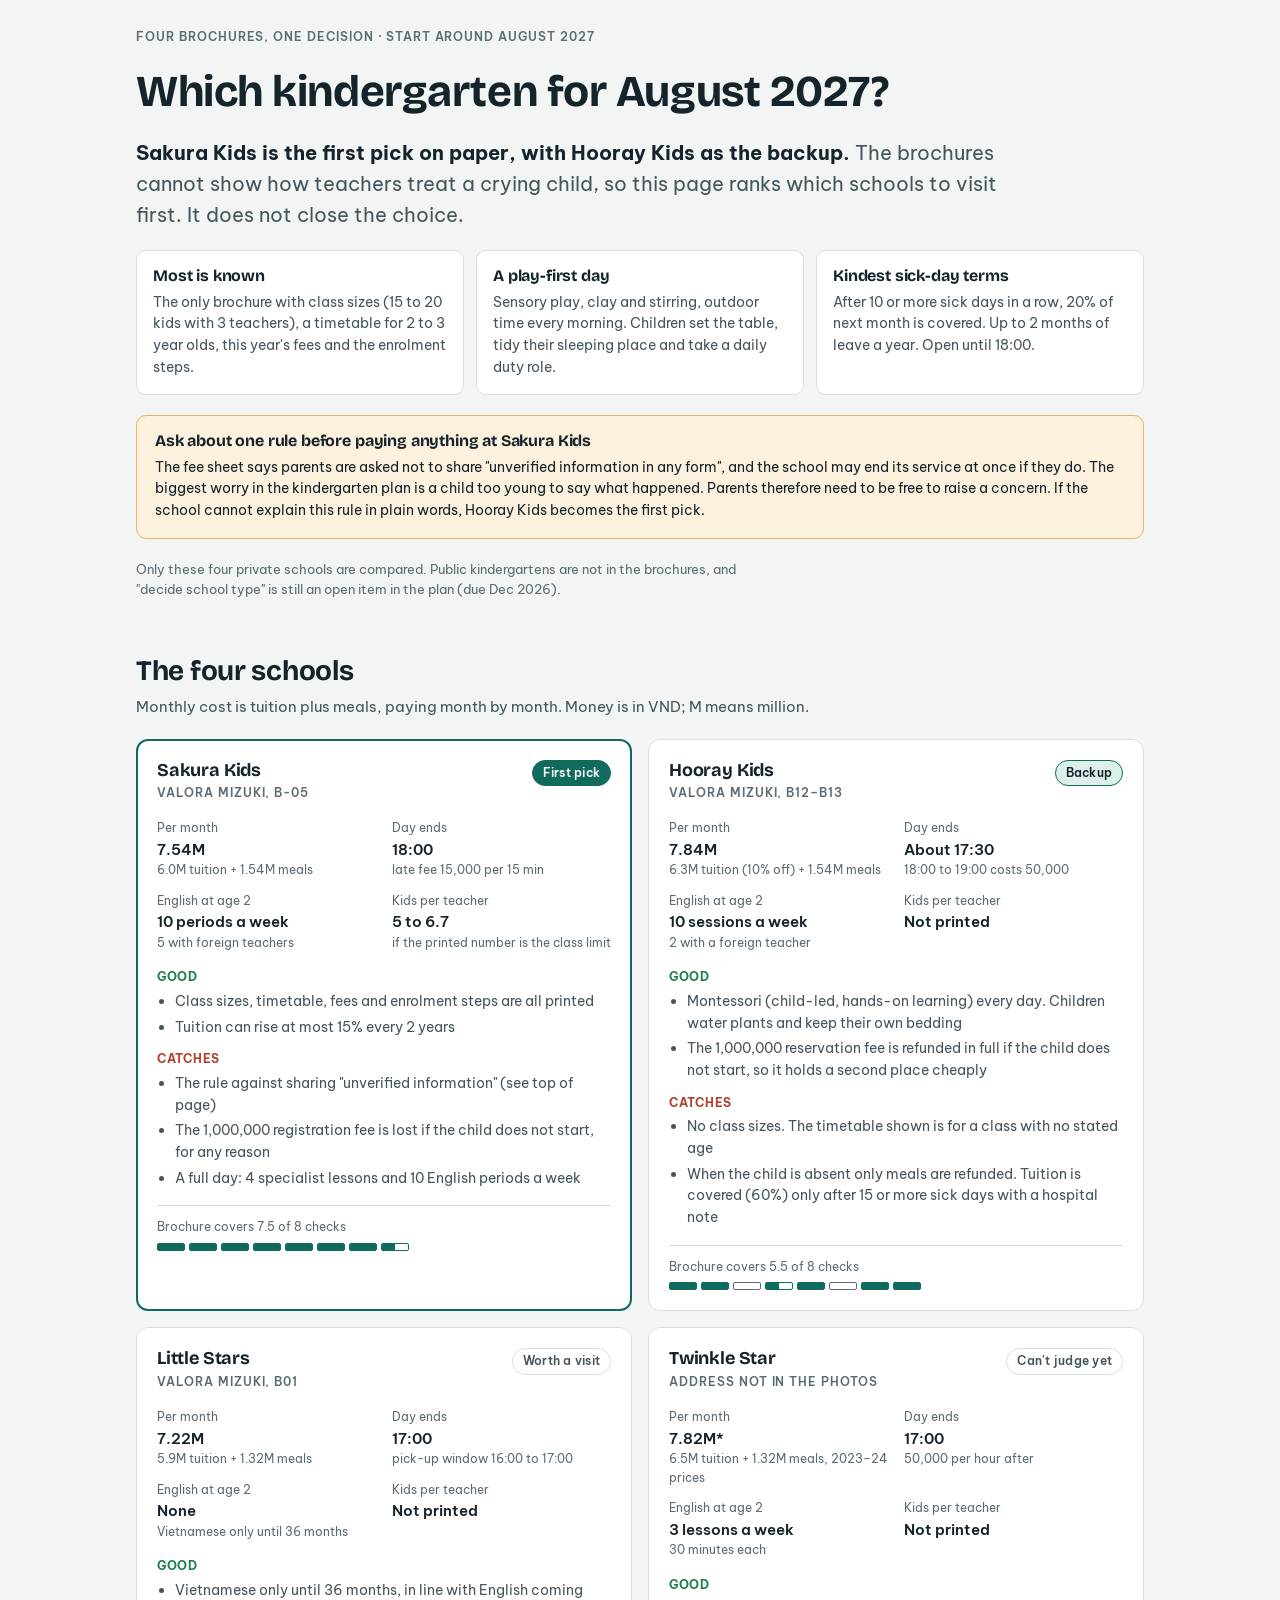
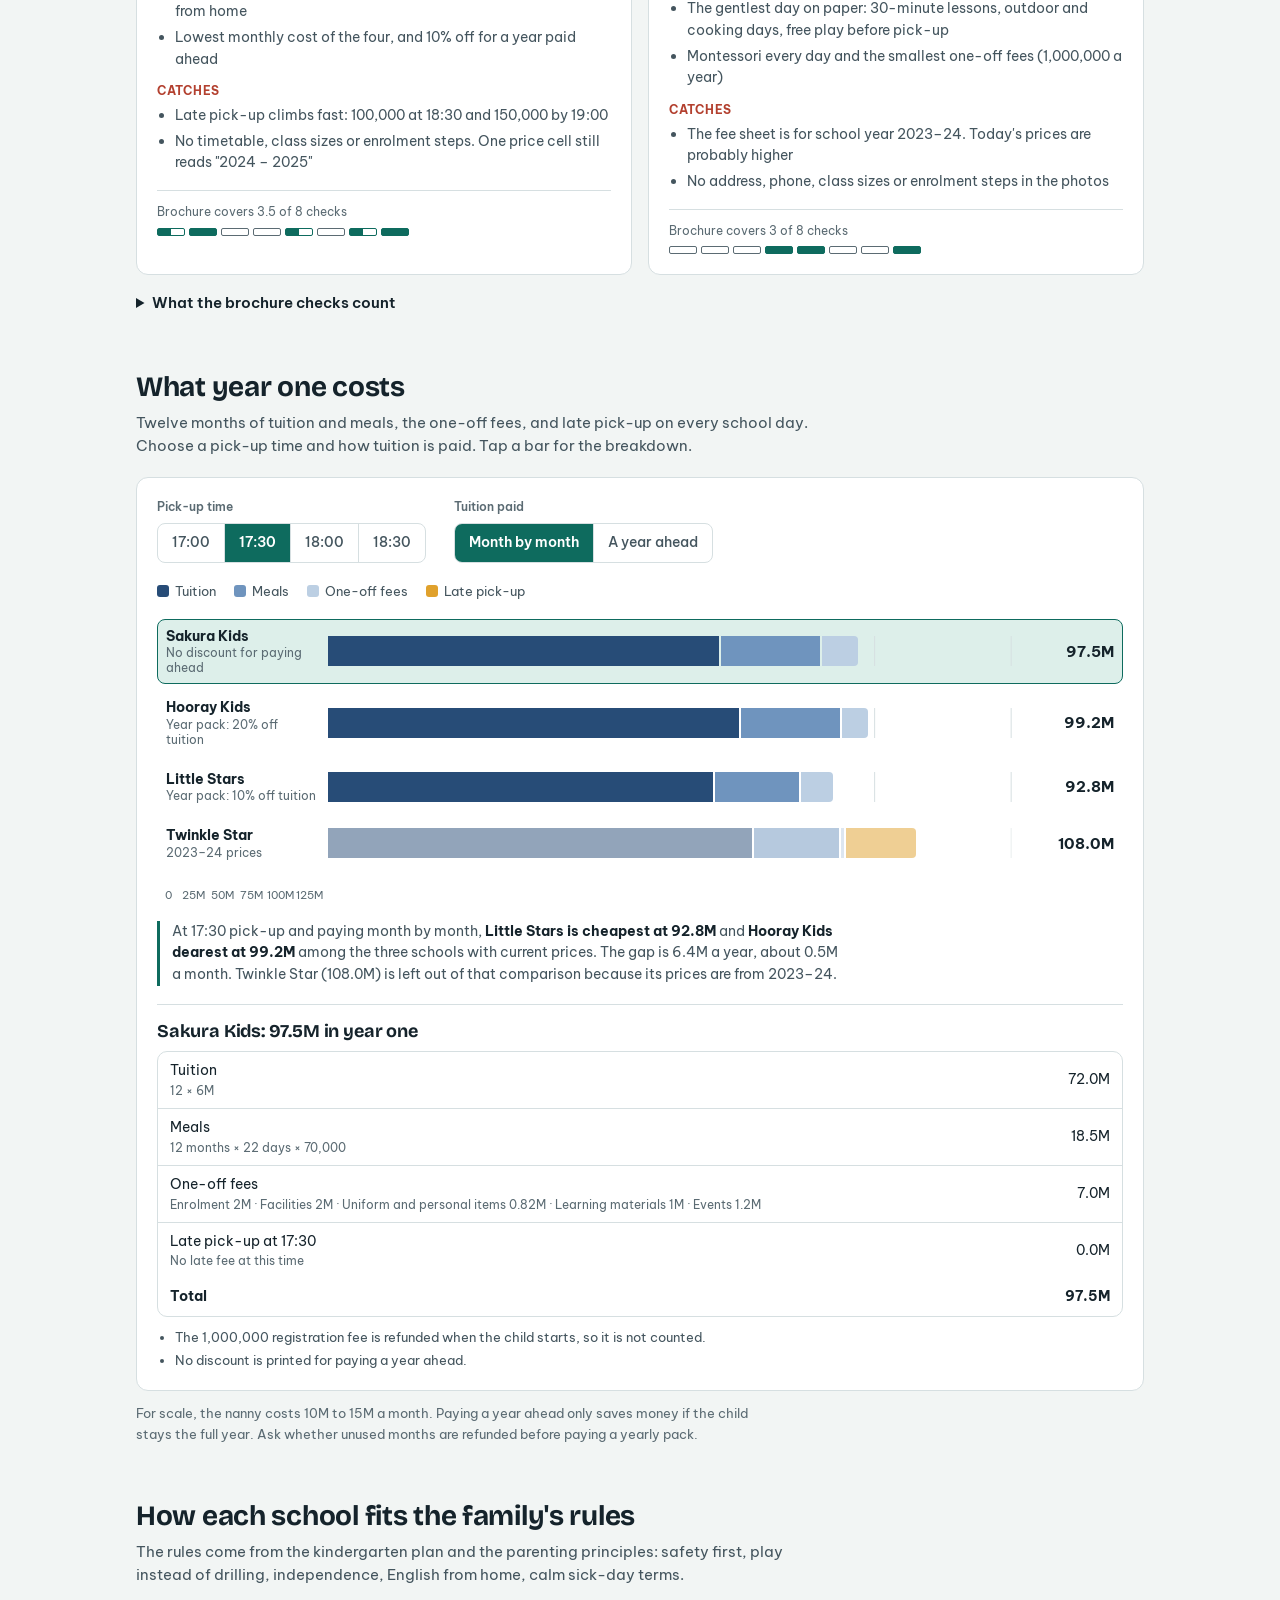
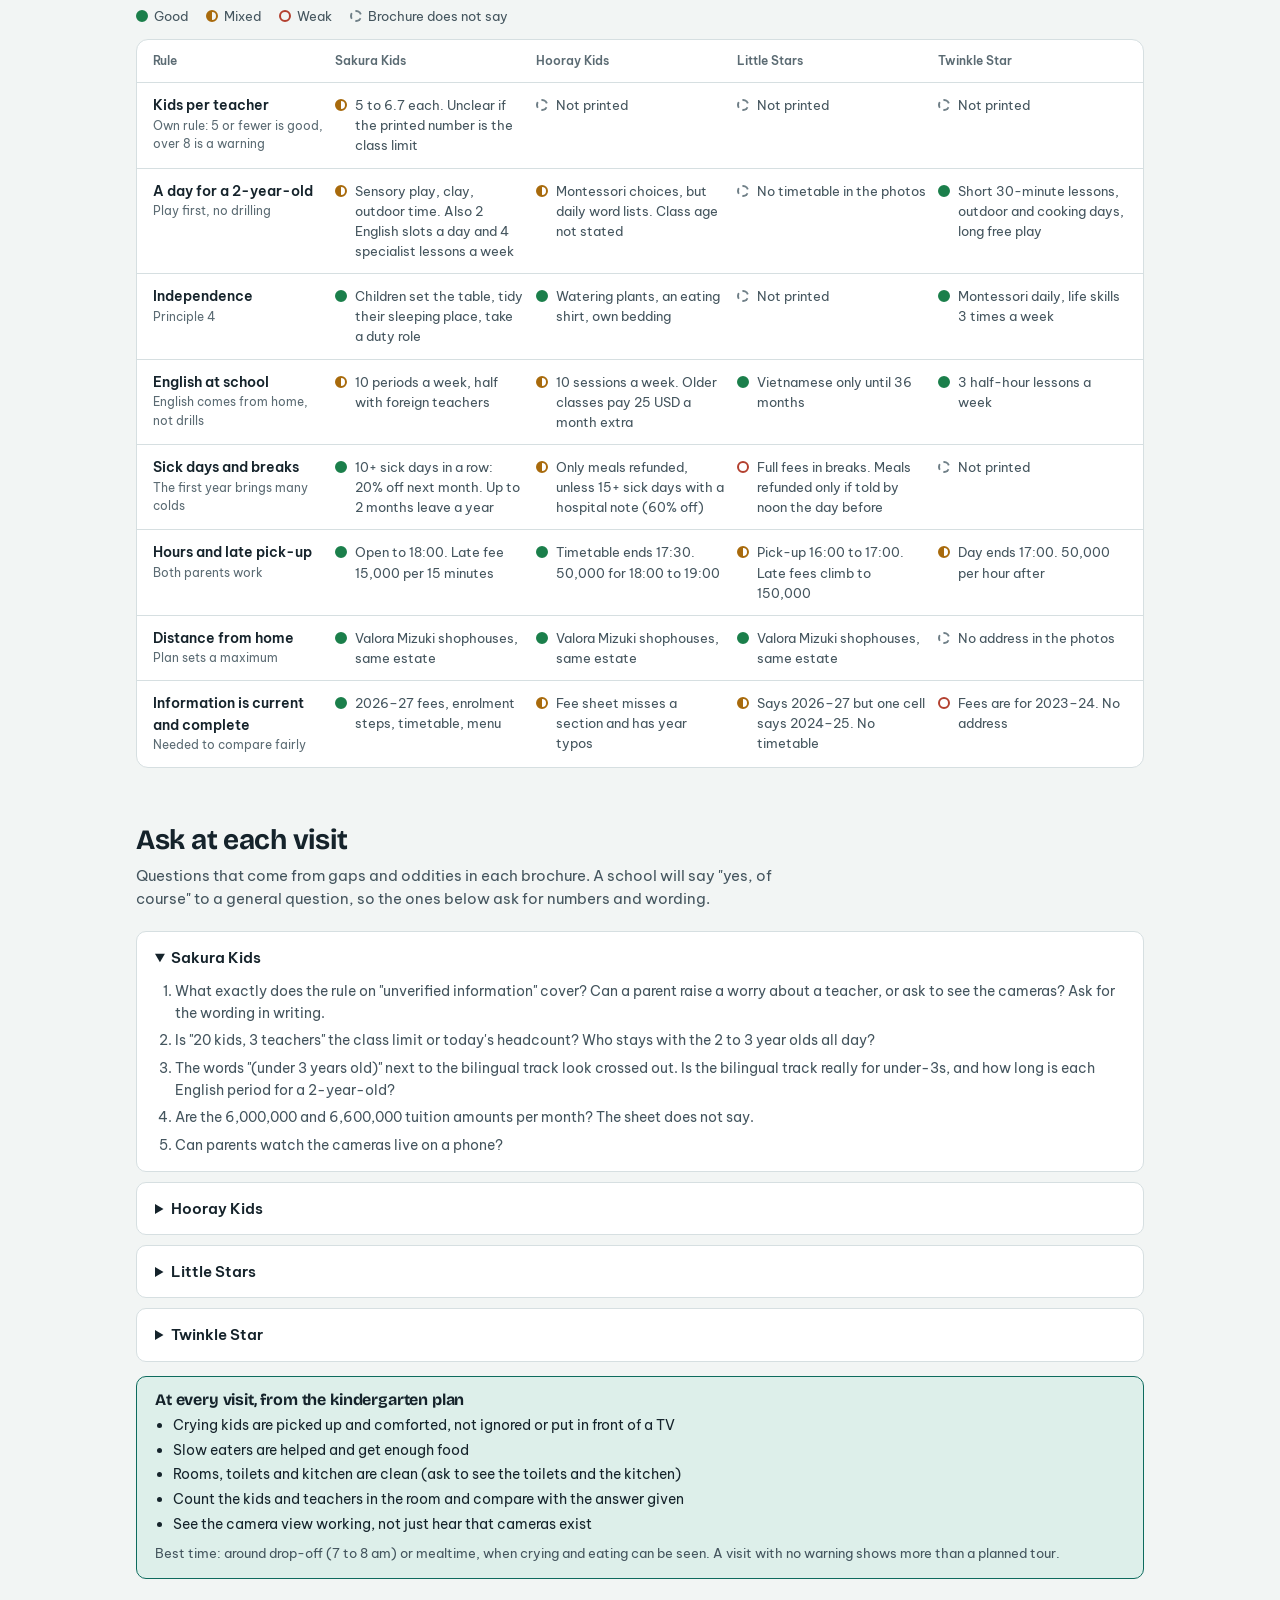
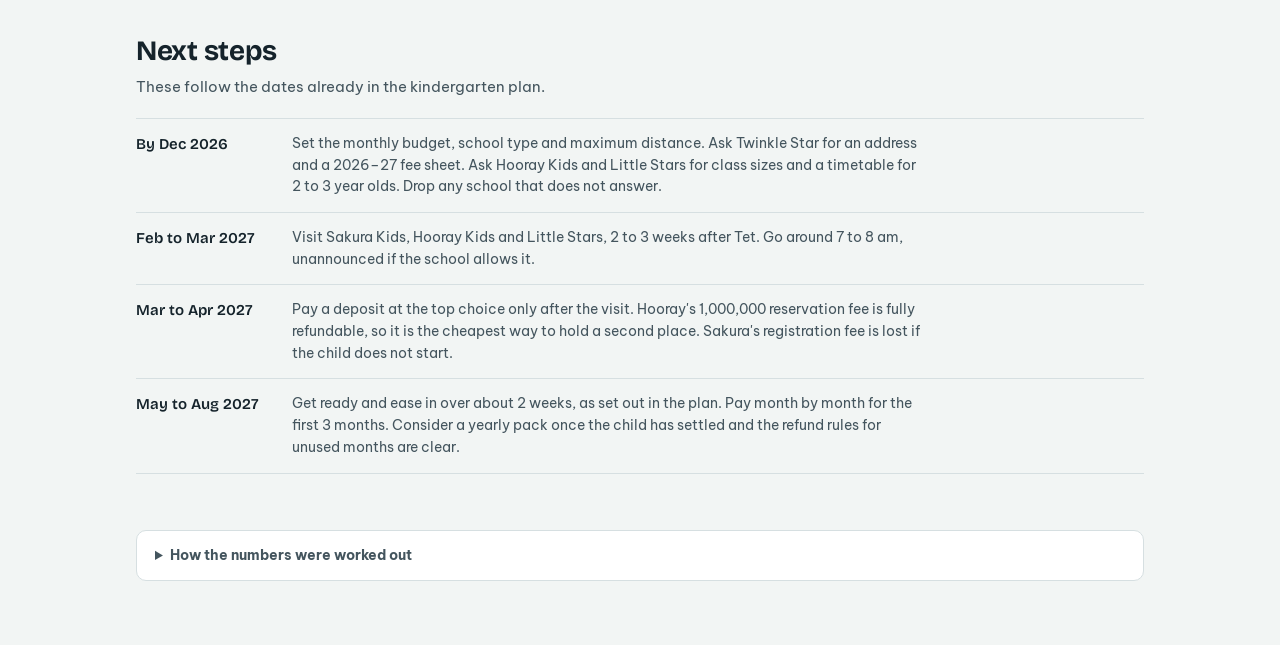
==== parenting/stages/stage_2_toddler/kindergarten_pick.html @ 0a80a617 "Add kindergarten pick page, brochures, and images Co-Authored-By: Claude Sonnet 5.5 <noreply@anthrop" ====
<!doctype html>
<html lang="en">
<head>
<meta charset="utf-8">
<meta name="viewport" content="width=device-width, initial-scale=1, viewport-fit=cover">
<title>Kindergarten Pick 2027</title>
<link rel="preconnect" href="https://fonts.googleapis.com">
<link rel="preconnect" href="https://fonts.gstatic.com" crossorigin>
<link rel="stylesheet" href="https://fonts.googleapis.com/css2?family=Bricolage+Grotesque:wght@600;700&family=Be+Vietnam+Pro:wght@400;500;600&display=swap">
<style>
/* Layout: one column up to 1040px. Answer first, then four school cards (2x2), one interactive cost chart, a fit grid, visit questions, a short timeline. */
:root {
  --bg: #F2F5F4;
  --surface: #FFFFFF;
  --ink: #15232B;
  --ink-2: #44555E;
  --muted: #5B6B73;
  --line: #D6DFE1;
  --accent: #0E6B5E;
  --on-accent: #FFFFFF;
  --accent-soft: #DDEFEA;
  --caution-bg: #FBF1DC;
  --caution-line: #E3B861;
  --good: #1B7F4B;
  --mid: #A86A0C;
  --bad: #B3402F;
  --unk: #6F7F87;
  --c-tuition: #274C77;
  --c-meals: #6F94BE;
  --c-oneoff: #BCCFE3;
  --c-late: #E0A12C;
  --font-display: 'Bricolage Grotesque', 'Be Vietnam Pro', system-ui, sans-serif;
  --font-body: 'Be Vietnam Pro', system-ui, -apple-system, 'Segoe UI', sans-serif;
}
@media (prefers-color-scheme: dark) {
  :root:not([data-theme="light"]) {
    --bg: #0E181D; --surface: #15242B; --ink: #E6EEF0; --ink-2: #B3C3C9; --muted: #93A5AD;
    --line: #28393F; --accent: #4FC3AE; --on-accent: #0A1A18; --accent-soft: #13352F;
    --caution-bg: #2B2410; --caution-line: #8C6A1F;
    --good: #4CC38A; --mid: #E3AE45; --bad: #F08A76; --unk: #93A5AD;
    --c-tuition: #7BA3D6; --c-meals: #4F76A8; --c-oneoff: #34506F; --c-late: #E3AE45;
    color-scheme: dark;
  }
}
:root[data-theme="dark"] {
  --bg: #0E181D; --surface: #15242B; --ink: #E6EEF0; --ink-2: #B3C3C9; --muted: #93A5AD;
  --line: #28393F; --accent: #4FC3AE; --on-accent: #0A1A18; --accent-soft: #13352F;
  --caution-bg: #2B2410; --caution-line: #8C6A1F;
  --good: #4CC38A; --mid: #E3AE45; --bad: #F08A76; --unk: #93A5AD;
  --c-tuition: #7BA3D6; --c-meals: #4F76A8; --c-oneoff: #34506F; --c-late: #E3AE45;
  color-scheme: dark;
}

* { box-sizing: border-box; }
body { background: var(--bg); color: var(--ink); font-family: var(--font-body); font-size: 15px; line-height: 1.55; }
.wrap { max-width: 1040px; margin: 0 auto; padding-block: 28px 64px; padding-left: max(16px, env(safe-area-inset-left, 0px)); padding-right: max(16px, env(safe-area-inset-right, 0px)); display: flex; flex-direction: column; gap: 56px; }
h1, h2, h3 { font-family: var(--font-display); font-weight: 700; line-height: 1.15; margin: 0; text-wrap: balance; letter-spacing: -0.01em; }
h1 { font-size: clamp(28px, 5vw, 44px); }
h2 { font-size: clamp(22px, 3.2vw, 28px); }
h3 { font-size: 18px; }
p { margin: 0; }
.eyebrow { font-size: 12px; letter-spacing: 0.08em; text-transform: uppercase; color: var(--muted); font-weight: 600; }
.sub { color: var(--ink-2); max-width: 68ch; }
.sec-head { display: flex; flex-direction: column; gap: 8px; margin-bottom: 20px; }
.sr { position: absolute; width: 1px; height: 1px; overflow: hidden; clip: rect(0 0 0 0); white-space: nowrap; }
:focus-visible { outline: 3px solid var(--accent); outline-offset: 2px; }
.num { font-variant-numeric: tabular-nums; }

/* Answer */
.answer { display: flex; flex-direction: column; gap: 20px; }
.lede { font-size: clamp(17px, 2.2vw, 20px); max-width: 62ch; color: var(--ink-2); }
.lede b { color: var(--ink); }
.reasons { display: grid; grid-template-columns: repeat(3, minmax(0, 1fr)); gap: 12px; }
.reason { background: var(--surface); border: 1px solid var(--line); border-radius: 10px; padding: 16px; display: flex; flex-direction: column; gap: 6px; min-width: 0; }
.reason h3 { font-size: 16px; }
.reason p { color: var(--ink-2); font-size: 14px; }
.caution { background: var(--caution-bg); border: 1px solid var(--caution-line); border-radius: 10px; padding: 16px 18px; display: flex; flex-direction: column; gap: 6px; }
.caution h3 { font-size: 16px; }
.caution p { font-size: 14px; }
.scope { font-size: 13px; color: var(--muted); max-width: 72ch; }

/* Cards */
.cards { display: grid; grid-template-columns: repeat(2, minmax(0, 1fr)); gap: 16px; }
.card { background: var(--surface); border: 1px solid var(--line); border-radius: 12px; padding: 20px; display: flex; flex-direction: column; gap: 16px; min-width: 0; }
.card.first { border-color: var(--accent); border-width: 2px; padding: 19px; }
.card-top { display: flex; justify-content: space-between; align-items: flex-start; gap: 12px; flex-wrap: wrap; }
.pill { font-size: 12px; font-weight: 600; letter-spacing: 0.02em; padding: 3px 10px; border-radius: 999px; border: 1px solid var(--line); color: var(--ink-2); white-space: nowrap; }
.pill.p1 { background: var(--accent); color: var(--on-accent); border-color: var(--accent); }
.pill.p2 { background: var(--accent-soft); color: var(--ink); border-color: var(--accent); }
.facts { display: grid; grid-template-columns: 1fr 1fr; gap: 12px 16px; margin: 0; }
.facts div { min-width: 0; }
.facts dt { font-size: 12px; color: var(--muted); }
.facts dd { margin: 0; font-weight: 600; font-size: 15px; }
.facts dd small { display: block; font-weight: 400; color: var(--muted); font-size: 12px; }
.lists { display: grid; gap: 12px; }
.lists h4 { margin: 0 0 4px; font-size: 12px; letter-spacing: 0.06em; text-transform: uppercase; }
.lists h4.g { color: var(--good); }
.lists h4.c { color: var(--bad); }
.lists ul { margin: 0; padding-left: 18px; display: flex; flex-direction: column; gap: 4px; font-size: 14px; color: var(--ink-2); }
.know { display: flex; flex-direction: column; gap: 6px; padding-top: 12px; border-top: 1px solid var(--line); }
.know-label { font-size: 12px; color: var(--muted); }
.pips { display: flex; gap: 4px; }
.pip { width: 100%; max-width: 28px; height: 8px; border-radius: 2px; border: 1px solid var(--muted); background: transparent; }
.pip.full { background: var(--accent); border-color: var(--accent); }
.pip.half { background: linear-gradient(90deg, var(--accent) 50%, transparent 50%); border-color: var(--accent); }
.checks { margin-top: 16px; }
.checks summary, .q summary { cursor: pointer; font-weight: 600; }
.tablewrap { overflow-x: auto; margin-top: 12px; border: 1px solid var(--line); border-radius: 10px; background: var(--surface); }
table { border-collapse: collapse; width: 100%; min-width: 560px; font-size: 14px; }
th, td { text-align: left; padding: 8px 12px; border-bottom: 1px solid var(--line); }
tr:last-child th, tr:last-child td { border-bottom: 0; }
thead th { font-size: 12px; color: var(--muted); font-weight: 600; }
td.yes { color: var(--good); font-weight: 600; }
td.part { color: var(--mid); font-weight: 600; }
td.no { color: var(--bad); font-weight: 600; }

/* Cost chart */
.panel { background: var(--surface); border: 1px solid var(--line); border-radius: 12px; padding: 20px; display: flex; flex-direction: column; gap: 18px; }
.controls { display: flex; flex-wrap: wrap; gap: 16px 28px; }
fieldset { border: 0; margin: 0; padding: 0; min-width: 0; }
legend { font-size: 12px; color: var(--muted); font-weight: 600; padding: 0; margin-bottom: 6px; }
.seg-ctl { display: inline-flex; border: 1px solid var(--line); border-radius: 8px; overflow: hidden; }
.seg-ctl label { position: relative; }
.seg-ctl input { position: absolute; opacity: 0; inset: 0; margin: 0; cursor: pointer; }
.seg-ctl span { display: block; padding: 8px 14px; font-size: 14px; font-weight: 500; color: var(--ink-2); border-left: 1px solid var(--line); }
.seg-ctl label:first-child span { border-left: 0; }
.seg-ctl input:checked + span { background: var(--accent); color: var(--on-accent); font-weight: 600; }
.seg-ctl input:focus-visible + span { outline: 3px solid var(--accent); outline-offset: -3px; }
.legend { display: flex; flex-wrap: wrap; gap: 6px 18px; font-size: 13px; color: var(--ink-2); }
.legend i { display: inline-block; width: 12px; height: 12px; border-radius: 3px; margin-right: 6px; vertical-align: -1px; }
.chart { display: flex; flex-direction: column; gap: 6px; }
.row { display: grid; grid-template-columns: 150px minmax(0, 1fr) 64px; align-items: center; gap: 12px; width: 100%; text-align: left; font: inherit; color: inherit; background: transparent; border: 1px solid transparent; border-radius: 8px; padding: 8px; cursor: pointer; }
.row:hover { border-color: var(--line); }
.row[aria-pressed="true"] { background: var(--accent-soft); border-color: var(--accent); }
.rlabel { display: flex; flex-direction: column; min-width: 0; line-height: 1.25; }
.rlabel b { font-size: 14px; }
.rlabel small { font-size: 12px; color: var(--muted); }
.rtotal { font-weight: 700; text-align: right; font-size: 15px; }
.track { height: 30px; display: flex; background-image: linear-gradient(to right, var(--line) 1px, transparent 1px); background-size: 19.2308% 100%; min-width: 0; }
.seg { display: block; height: 100%; flex: none; margin-right: 2px; }
.seg:last-child { margin-right: 0; border-radius: 0 4px 4px 0; }
.stale .track { opacity: 0.5; }
.axis { display: grid; grid-template-columns: 150px minmax(0, 1fr) 64px; gap: 12px; padding: 0 8px; font-size: 11px; color: var(--muted); }
.axis div { position: relative; height: 16px; }
.axis span { position: absolute; transform: translateX(-50%); }
.axis span:first-child { transform: none; }
.readout { font-size: 14px; color: var(--ink-2); border-left: 3px solid var(--accent); padding-left: 12px; max-width: 76ch; }
.readout b { color: var(--ink); }
.detail { border-top: 1px solid var(--line); padding-top: 16px; display: flex; flex-direction: column; gap: 10px; }
.detail table { min-width: 0; }
.detail td:last-child, .detail th:last-child { text-align: right; white-space: nowrap; }
.detail td small { color: var(--muted); display: block; }
.detail tfoot td { font-weight: 700; }
.notes { margin: 0; padding-left: 18px; font-size: 13px; color: var(--ink-2); display: flex; flex-direction: column; gap: 3px; }

/* Fit grid */
.fit { background: var(--surface); border: 1px solid var(--line); border-radius: 12px; overflow: hidden; }
.fit-head, .fit-row { display: grid; grid-template-columns: minmax(150px, 0.9fr) repeat(4, minmax(0, 1fr)); gap: 0 12px; padding: 12px 16px; }
.fit-head { font-size: 12px; font-weight: 600; color: var(--muted); border-bottom: 1px solid var(--line); }
.fit-row { border-bottom: 1px solid var(--line); align-items: start; }
.fit-row:last-child { border-bottom: 0; }
.crit { font-weight: 600; font-size: 14px; }
.crit small { display: block; font-weight: 400; color: var(--muted); font-size: 12px; }
.cell { display: flex; gap: 8px; font-size: 13px; color: var(--ink-2); min-width: 0; }
.cell .t { min-width: 0; }
.cell::before { content: attr(data-s); display: none; }
.dot { flex: none; width: 12px; height: 12px; margin-top: 4px; border-radius: 50%; border: 2px solid var(--unk); }
.good .dot { background: var(--good); border-color: var(--good); }
.mid .dot { border-color: var(--mid); background: linear-gradient(90deg, var(--mid) 50%, transparent 50%); }
.bad .dot { border-color: var(--bad); background: transparent; }
.unk .dot { border-style: dashed; border-color: var(--unk); background: transparent; }
.dots-legend { display: flex; flex-wrap: wrap; gap: 6px 18px; font-size: 13px; color: var(--ink-2); margin-bottom: 12px; }
.dots-legend span { display: inline-flex; gap: 6px; align-items: center; }
.dots-legend .dot { margin-top: 0; }

/* Questions */
.q-list { display: flex; flex-direction: column; gap: 10px; }
.q { background: var(--surface); border: 1px solid var(--line); border-radius: 10px; padding: 14px 18px; }
.q ol { margin: 12px 0 0; padding-left: 20px; display: flex; flex-direction: column; gap: 6px; color: var(--ink-2); font-size: 14px; }
.everywhere { margin-top: 14px; background: var(--accent-soft); border: 1px solid var(--accent); border-radius: 10px; padding: 14px 18px; }
.everywhere h3 { font-size: 16px; margin-bottom: 6px; }
.everywhere ul { margin: 0; padding-left: 18px; font-size: 14px; display: flex; flex-direction: column; gap: 3px; }

/* Timeline */
.timeline { list-style: none; margin: 0; padding: 0; display: flex; flex-direction: column; }
.timeline li { display: grid; grid-template-columns: 140px minmax(0, 1fr); gap: 16px; padding: 14px 0; border-top: 1px solid var(--line); }
.timeline li:last-child { border-bottom: 1px solid var(--line); }
.when { font-weight: 600; font-family: var(--font-display); }
.timeline p { color: var(--ink-2); font-size: 14px; max-width: 70ch; }
.foot details { background: var(--surface); border: 1px solid var(--line); border-radius: 10px; padding: 14px 18px; font-size: 14px; color: var(--ink-2); }
.foot ul { padding-left: 18px; display: flex; flex-direction: column; gap: 4px; margin: 10px 0 0; }

@media (max-width: 860px) {
  .reasons { grid-template-columns: 1fr; }
  .cards { grid-template-columns: 1fr; }
}
@media (max-width: 720px) {
  .fit-head { display: none; }
  .fit-row { grid-template-columns: 1fr; gap: 10px; }
  .cell::before { display: block; flex: none; width: 82px; font-weight: 600; color: var(--ink); }
  .cell .dot { order: 0; }
  .cell { align-items: flex-start; }
  .timeline li { grid-template-columns: 1fr; gap: 4px; }
}
@media (max-width: 560px) {
  .wrap { gap: 44px; }
  .row { grid-template-columns: minmax(0, 1fr) 60px; grid-template-areas: "label total" "track track"; row-gap: 6px; }
  .rlabel { grid-area: label; }
  .rtotal { grid-area: total; }
  .track { grid-area: track; }
  .axis { grid-template-columns: minmax(0, 1fr); }
  .axis > :first-child, .axis > :last-child { display: none; }
  .panel { padding: 16px; }
  .card { padding: 16px; }
  .card.first { padding: 15px; }
  .facts { grid-template-columns: 1fr 1fr; }
}
@media (prefers-reduced-motion: no-preference) {
  .seg { transition: width .25s ease; }
}
</style>
<style>
body { margin: 0; }
img { max-width: 100%; }
[hidden] { display: none !important; }
</style>
</head>
<body>
<div class="wrap">

  <header class="answer">
    <p class="eyebrow">Four brochures, one decision · start around August 2027</p>
    <h1>Which kindergarten for August 2027?</h1>
    <p class="lede"><b>Sakura Kids is the first pick on paper, with Hooray Kids as the backup.</b> The brochures cannot show how teachers treat a crying child, so this page ranks which schools to visit first. It does not close the choice.</p>

    <div class="reasons">
      <div class="reason">
        <h3>Most is known</h3>
        <p>The only brochure with class sizes (15 to 20 kids with 3 teachers), a timetable for 2 to 3 year olds, this year's fees and the enrolment steps.</p>
      </div>
      <div class="reason">
        <h3>A play-first day</h3>
        <p>Sensory play, clay and stirring, outdoor time every morning. Children set the table, tidy their sleeping place and take a daily duty role.</p>
      </div>
      <div class="reason">
        <h3>Kindest sick-day terms</h3>
        <p>After 10 or more sick days in a row, 20% of next month is covered. Up to 2 months of leave a year. Open until 18:00.</p>
      </div>
    </div>

    <div class="caution">
      <h3>Ask about one rule before paying anything at Sakura Kids</h3>
      <p>The fee sheet says parents are asked not to share "unverified information in any form", and the school may end its service at once if they do. The biggest worry in the kindergarten plan is a child too young to say what happened. Parents therefore need to be free to raise a concern. If the school cannot explain this rule in plain words, Hooray Kids becomes the first pick.</p>
    </div>

    <p class="scope">Only these four private schools are compared. Public kindergartens are not in the brochures, and "decide school type" is still an open item in the plan (due Dec 2026).</p>
  </header>

  <section aria-labelledby="h-schools">
    <div class="sec-head">
      <h2 id="h-schools">The four schools</h2>
      <p class="sub">Monthly cost is tuition plus meals, paying month by month. Money is in VND; M means million.</p>
    </div>
    <div class="cards" id="cards">

      <article class="card first" data-i="0">
        <div class="card-top"><div><h3>Sakura Kids</h3><span class="eyebrow">Valora Mizuki, B-05</span></div><span class="pill p1">First pick</span></div>
        <dl class="facts">
          <div><dt>Per month</dt><dd class="num">7.54M<small>6.0M tuition + 1.54M meals</small></dd></div>
          <div><dt>Day ends</dt><dd>18:00<small>late fee 15,000 per 15 min</small></dd></div>
          <div><dt>English at age 2</dt><dd>10 periods a week<small>5 with foreign teachers</small></dd></div>
          <div><dt>Kids per teacher</dt><dd class="num">5 to 6.7<small>if the printed number is the class limit</small></dd></div>
        </dl>
        <div class="lists">
          <div><h4 class="g">Good</h4><ul>
            <li>Class sizes, timetable, fees and enrolment steps are all printed</li>
            <li>Tuition can rise at most 15% every 2 years</li>
          </ul></div>
          <div><h4 class="c">Catches</h4><ul>
            <li>The rule against sharing "unverified information" (see top of page)</li>
            <li>The 1,000,000 registration fee is lost if the child does not start, for any reason</li>
            <li>A full day: 4 specialist lessons and 10 English periods a week</li>
          </ul></div>
        </div>
        <div class="know"><span class="know-label"></span><div class="pips"></div></div>
      </article>

      <article class="card" data-i="1">
        <div class="card-top"><div><h3>Hooray Kids</h3><span class="eyebrow">Valora Mizuki, B12–B13</span></div><span class="pill p2">Backup</span></div>
        <dl class="facts">
          <div><dt>Per month</dt><dd class="num">7.84M<small>6.3M tuition (10% off) + 1.54M meals</small></dd></div>
          <div><dt>Day ends</dt><dd>About 17:30<small>18:00 to 19:00 costs 50,000</small></dd></div>
          <div><dt>English at age 2</dt><dd>10 sessions a week<small>2 with a foreign teacher</small></dd></div>
          <div><dt>Kids per teacher</dt><dd>Not printed</dd></div>
        </dl>
        <div class="lists">
          <div><h4 class="g">Good</h4><ul>
            <li>Montessori (child-led, hands-on learning) every day. Children water plants and keep their own bedding</li>
            <li>The 1,000,000 reservation fee is refunded in full if the child does not start, so it holds a second place cheaply</li>
          </ul></div>
          <div><h4 class="c">Catches</h4><ul>
            <li>No class sizes. The timetable shown is for a class with no stated age</li>
            <li>When the child is absent only meals are refunded. Tuition is covered (60%) only after 15 or more sick days with a hospital note</li>
          </ul></div>
        </div>
        <div class="know"><span class="know-label"></span><div class="pips"></div></div>
      </article>

      <article class="card" data-i="2">
        <div class="card-top"><div><h3>Little Stars</h3><span class="eyebrow">Valora Mizuki, B01</span></div><span class="pill">Worth a visit</span></div>
        <dl class="facts">
          <div><dt>Per month</dt><dd class="num">7.22M<small>5.9M tuition + 1.32M meals</small></dd></div>
          <div><dt>Day ends</dt><dd>17:00<small>pick-up window 16:00 to 17:00</small></dd></div>
          <div><dt>English at age 2</dt><dd>None<small>Vietnamese only until 36 months</small></dd></div>
          <div><dt>Kids per teacher</dt><dd>Not printed</dd></div>
        </dl>
        <div class="lists">
          <div><h4 class="g">Good</h4><ul>
            <li>Vietnamese only until 36 months, in line with English coming from home</li>
            <li>Lowest monthly cost of the four, and 10% off for a year paid ahead</li>
          </ul></div>
          <div><h4 class="c">Catches</h4><ul>
            <li>Late pick-up climbs fast: 100,000 at 18:30 and 150,000 by 19:00</li>
            <li>No timetable, class sizes or enrolment steps. One price cell still reads "2024 – 2025"</li>
          </ul></div>
        </div>
        <div class="know"><span class="know-label"></span><div class="pips"></div></div>
      </article>

      <article class="card" data-i="3">
        <div class="card-top"><div><h3>Twinkle Star</h3><span class="eyebrow">Address not in the photos</span></div><span class="pill">Can't judge yet</span></div>
        <dl class="facts">
          <div><dt>Per month</dt><dd class="num">7.82M*<small>6.5M tuition + 1.32M meals, 2023–24 prices</small></dd></div>
          <div><dt>Day ends</dt><dd>17:00<small>50,000 per hour after</small></dd></div>
          <div><dt>English at age 2</dt><dd>3 lessons a week<small>30 minutes each</small></dd></div>
          <div><dt>Kids per teacher</dt><dd>Not printed</dd></div>
        </dl>
        <div class="lists">
          <div><h4 class="g">Good</h4><ul>
            <li>The gentlest day on paper: 30-minute lessons, outdoor and cooking days, free play before pick-up</li>
            <li>Montessori every day and the smallest one-off fees (1,000,000 a year)</li>
          </ul></div>
          <div><h4 class="c">Catches</h4><ul>
            <li>The fee sheet is for school year 2023–24. Today's prices are probably higher</li>
            <li>No address, phone, class sizes or enrolment steps in the photos</li>
          </ul></div>
        </div>
        <div class="know"><span class="know-label"></span><div class="pips"></div></div>
      </article>

    </div>
    <details class="checks">
      <summary>What the brochure checks count</summary>
      <div class="tablewrap"><table id="checks-table"></table></div>
    </details>
  </section>

  <section aria-labelledby="h-cost">
    <div class="sec-head">
      <h2 id="h-cost">What year one costs</h2>
      <p class="sub">Twelve months of tuition and meals, the one-off fees, and late pick-up on every school day. Choose a pick-up time and how tuition is paid. Tap a bar for the breakdown.</p>
    </div>
    <div class="panel">
      <div class="controls">
        <fieldset>
          <legend>Pick-up time</legend>
          <div class="seg-ctl" id="ctl-pick">
            <label><input type="radio" name="pick" id="pick-1700" value="17:00"><span>17:00</span></label>
            <label><input type="radio" name="pick" id="pick-1730" value="17:30" checked><span>17:30</span></label>
            <label><input type="radio" name="pick" id="pick-1800" value="18:00"><span>18:00</span></label>
            <label><input type="radio" name="pick" id="pick-1830" value="18:30"><span>18:30</span></label>
          </div>
        </fieldset>
        <fieldset>
          <legend>Tuition paid</legend>
          <div class="seg-ctl" id="ctl-pay">
            <label><input type="radio" name="pay" id="pay-month" value="month" checked><span>Month by month</span></label>
            <label><input type="radio" name="pay" id="pay-year" value="year"><span>A year ahead</span></label>
          </div>
        </fieldset>
      </div>

      <div class="legend" aria-hidden="true">
        <span><i style="background:var(--c-tuition)"></i>Tuition</span>
        <span><i style="background:var(--c-meals)"></i>Meals</span>
        <span><i style="background:var(--c-oneoff)"></i>One-off fees</span>
        <span><i style="background:var(--c-late)"></i>Late pick-up</span>
      </div>

      <div class="chart" id="chart" role="group" aria-label="Year-one cost per school"></div>
      <div class="axis" aria-hidden="true"><span></span><div id="axis"></div><span></span></div>

      <p class="readout" id="readout" aria-live="polite"></p>

      <div class="detail" id="detail"></div>
    </div>
    <p class="scope" style="margin-top:12px">For scale, the nanny costs 10M to 15M a month. Paying a year ahead only saves money if the child stays the full year. Ask whether unused months are refunded before paying a yearly pack.</p>
  </section>

  <section aria-labelledby="h-fit">
    <div class="sec-head">
      <h2 id="h-fit">How each school fits the family's rules</h2>
      <p class="sub">The rules come from the kindergarten plan and the parenting principles: safety first, play instead of drilling, independence, English from home, calm sick-day terms.</p>
    </div>
    <div class="dots-legend" aria-hidden="true">
      <span class="good"><i class="dot"></i>Good</span>
      <span class="mid"><i class="dot"></i>Mixed</span>
      <span class="bad"><i class="dot"></i>Weak</span>
      <span class="unk"><i class="dot"></i>Brochure does not say</span>
    </div>
    <div class="fit" id="fit">
      <div class="fit-head"><span>Rule</span><span>Sakura Kids</span><span>Hooray Kids</span><span>Little Stars</span><span>Twinkle Star</span></div>
    </div>
  </section>

  <section aria-labelledby="h-ask">
    <div class="sec-head">
      <h2 id="h-ask">Ask at each visit</h2>
      <p class="sub">Questions that come from gaps and oddities in each brochure. A school will say "yes, of course" to a general question, so the ones below ask for numbers and wording.</p>
    </div>
    <div class="q-list">
      <details class="q" open>
        <summary>Sakura Kids</summary>
        <ol>
          <li>What exactly does the rule on "unverified information" cover? Can a parent raise a worry about a teacher, or ask to see the cameras? Ask for the wording in writing.</li>
          <li>Is "20 kids, 3 teachers" the class limit or today's headcount? Who stays with the 2 to 3 year olds all day?</li>
          <li>The words "(under 3 years old)" next to the bilingual track look crossed out. Is the bilingual track really for under-3s, and how long is each English period for a 2-year-old?</li>
          <li>Are the 6,000,000 and 6,600,000 tuition amounts per month? The sheet does not say.</li>
          <li>Can parents watch the cameras live on a phone?</li>
        </ol>
      </details>
      <details class="q">
        <summary>Hooray Kids</summary>
        <ol>
          <li>Which class takes a 23-month-old, and what does its day look like? The timetable shown is for a class named "MON 1" with no age.</li>
          <li>How many kids and teachers are in that class?</li>
          <li>The fee sheet skips section III and has year typos. Ask for a complete 2026–27 sheet. Is the facilities fee paid at registration or in September? The two pages disagree.</li>
          <li>How is English taught to a 2-year-old? The week shown has daily word lists such as "I see..." and "I'm thirsty".</li>
          <li>What is refunded after 3 to 10 sick days?</li>
        </ol>
      </details>
      <details class="q">
        <summary>Little Stars</summary>
        <ol>
          <li>What does the day look like for 18 to 36 months, and how many kids and teachers are in the class?</li>
          <li>Is 5,900,000 the real 2026–27 tuition? One cell on the sheet still says "2024 – 2025".</li>
          <li>The facilities fee is printed as 4,000,000, and a handwritten note says 3,000,000 a year. Which one applies?</li>
          <li>What is charged from 17:01 to 17:30? The sheet is silent.</li>
          <li>What changes at 36 months, when the bilingual track starts? Does the child move to a more English day?</li>
        </ol>
      </details>
      <details class="q">
        <summary>Twinkle Star</summary>
        <ol>
          <li>Where is the school, and what is the phone number? Neither is in the photos.</li>
          <li>Ask for the 2026–27 fee sheet. The one seen is for 2023–24.</li>
          <li>Are meals (60,000 a day) inside the 6,500,000 tuition or on top? Monthly cost is 6.5M or 7.8M depending on the answer.</li>
          <li>Class size, teachers per class, camera access, sick-day rules, sibling discount.</li>
        </ol>
      </details>
    </div>
    <div class="everywhere">
      <h3>At every visit, from the kindergarten plan</h3>
      <ul>
        <li>Crying kids are picked up and comforted, not ignored or put in front of a TV</li>
        <li>Slow eaters are helped and get enough food</li>
        <li>Rooms, toilets and kitchen are clean (ask to see the toilets and the kitchen)</li>
        <li>Count the kids and teachers in the room and compare with the answer given</li>
        <li>See the camera view working, not just hear that cameras exist</li>
      </ul>
      <p style="margin-top:8px;font-size:13px;color:var(--ink-2)">Best time: around drop-off (7 to 8 am) or mealtime, when crying and eating can be seen. A visit with no warning shows more than a planned tour.</p>
    </div>
  </section>

  <section aria-labelledby="h-next">
    <div class="sec-head">
      <h2 id="h-next">Next steps</h2>
      <p class="sub">These follow the dates already in the kindergarten plan.</p>
    </div>
    <ol class="timeline">
      <li><span class="when">By Dec 2026</span><p>Set the monthly budget, school type and maximum distance. Ask Twinkle Star for an address and a 2026–27 fee sheet. Ask Hooray Kids and Little Stars for class sizes and a timetable for 2 to 3 year olds. Drop any school that does not answer.</p></li>
      <li><span class="when">Feb to Mar 2027</span><p>Visit Sakura Kids, Hooray Kids and Little Stars, 2 to 3 weeks after Tet. Go around 7 to 8 am, unannounced if the school allows it.</p></li>
      <li><span class="when">Mar to Apr 2027</span><p>Pay a deposit at the top choice only after the visit. Hooray's 1,000,000 reservation fee is fully refundable, so it is the cheapest way to hold a second place. Sakura's registration fee is lost if the child does not start.</p></li>
      <li><span class="when">May to Aug 2027</span><p>Get ready and ease in over about 2 weeks, as set out in the plan. Pay month by month for the first 3 months. Consider a yearly pack once the child has settled and the refund rules for unused months are clear.</p></li>
    </ol>
  </section>

  <section class="foot" aria-label="How the numbers were worked out">
    <details>
      <summary><b>How the numbers were worked out</b></summary>
      <ul>
        <li>12 months of tuition, 22 meal days a month. Late pick-up is counted on all 22 school days of all 12 months.</li>
        <li>One-off fees counted: Sakura Kids enrolment, facilities, uniform, learning materials and events (7.02M; the 1,000,000 registration fee is refunded when the child starts). Hooray Kids facilities, enrolment, learning materials, uniform and bedding (5.1M; the reservation fee becomes tuition). Little Stars registration, facilities and uniform (6.18M). Twinkle Star facilities only (1.0M); its sheet lists no uniform.</li>
        <li>Late pick-up: Sakura Kids 15,000 per 15 minutes after 18:00. Hooray Kids 50,000 for the 18:00 to 19:00 slot, nothing before 18:00 (the timetable ends at 17:30, so this is a guess). Little Stars free to 17:30, then 50,000 / 100,000 / 150,000 in half-hour steps. Twinkle Star 50,000 per started hour after 17:00.</li>
        <li>Twinkle Star's sheet lists meals inside the tuition box but does not say whether they are extra. Counted as extra; if they are included, subtract 15.8M.</li>
        <li>Not counted: field trips, Saturday school, extra English licence at Hooray Kids older classes (25 USD a month), price rises.</li>
        <li>Transcription items marked unclear (the ⚠️ notes in the brochure files) are listed in each school's question list above.</li>
        <li>Source: photos of the printed brochures taken in October 2026, transcribed in the kindergarten_brochures folder.</li>
      </ul>
    </details>
  </section>

</div>

<script>
/*DATA*/
const DAYS = 22, MONTHS = 12;
const SCHOOLS = [
  { id: 'sakura', name: 'Sakura Kids', note: 'No discount for paying ahead',
    tuition: 6.0, tuitionYear: 6.0, mealDay: 70,
    oneoff: [['Enrolment', 2.0], ['Facilities', 2.0], ['Uniform and personal items', 0.82], ['Learning materials', 1.0], ['Events', 1.2]],
    late: { '17:00': 0, '17:30': 0, '18:00': 0, '18:30': 30 },
    notes: ['The 1,000,000 registration fee is refunded when the child starts, so it is not counted.', 'No discount is printed for paying a year ahead.'] },
  { id: 'hooray', name: 'Hooray Kids', note: 'Year pack: 20% off tuition',
    tuition: 6.3, tuitionYear: 5.6, mealDay: 70,
    oneoff: [['Facilities', 2.0], ['Enrolment', 1.0], ['Learning materials', 1.0], ['Uniform combo', 0.6], ['Bedding combo', 0.5]],
    late: { '17:00': 0, '17:30': 0, '18:00': 0, '18:30': 50 },
    notes: ['Month by month already includes a 10% discount on 7.0M. A 12-month pack takes 20% off.', 'The 1,000,000 reservation fee becomes tuition, so it is not counted.', 'Free pick-up to 18:00 is a guess. The timetable ends at 17:30.'] },
  { id: 'little', name: 'Little Stars', note: 'Year pack: 10% off tuition',
    tuition: 5.9, tuitionYear: 5.31, mealDay: 60,
    oneoff: [['Registration', 1.0], ['Facilities', 4.0], ['Uniform combo', 1.18]],
    late: { '17:00': 0, '17:30': 0, '18:00': 50, '18:30': 100 },
    notes: ['A handwritten note on the brochure says the facilities fee is 3,000,000. The printed fee (4,000,000) is counted.', 'Pick-up is free to 17:30, then 50,000 until 18:00 and 100,000 until 18:30.'] },
  { id: 'twinkle', name: 'Twinkle Star', note: '2023–24 prices', stale: true,
    tuition: 6.5, tuitionYear: 5.2, mealDay: 60,
    oneoff: [['Facilities', 1.0]],
    late: { '17:00': 0, '17:30': 50, '18:00': 50, '18:30': 100 },
    notes: ['These are 2023–24 prices. Expect higher numbers today.', 'Meals are counted on top of tuition. If they are included, subtract 15.8M.', 'Overtime is 50,000 per started hour after 17:00.'] }
];
const CHECKS = [
  ['Current-year fees (2026–27)', [1, 1, .5, 0]],
  ['Address and phone', [1, 1, 1, 0]],
  ['Class sizes', [1, 0, 0, 0]],
  ['Timetable for ages 2 to 3', [1, .5, 0, 1]],
  ['Menu', [1, 1, .5, 1]],
  ['Enrolment steps', [1, 0, 0, 0]],
  ['Rules for absence, sick days and leaving', [1, 1, .5, 0]],
  ['Opening and closing hours', [.5, 1, 1, 1]]
];
function cost(s, pick, pay) {
  const t = (pay === 'year' ? s.tuitionYear : s.tuition) * MONTHS;
  const meals = s.mealDay * DAYS / 1000 * MONTHS;
  const oneoff = s.oneoff.reduce((a, b) => a + b[1], 0);
  const late = s.late[pick] * DAYS * MONTHS / 1000;
  return { tuition: t, meals, oneoff, late, total: t + meals + oneoff + late };
}
/*END*/

const FIT = [
  ['Kids per teacher', 'Own rule: 5 or fewer is good, over 8 is a warning', [
    ['mid', '5 to 6.7 each. Unclear if the printed number is the class limit'],
    ['unk', 'Not printed'], ['unk', 'Not printed'], ['unk', 'Not printed']]],
  ['A day for a 2-year-old', 'Play first, no drilling', [
    ['mid', 'Sensory play, clay, outdoor time. Also 2 English slots a day and 4 specialist lessons a week'],
    ['mid', 'Montessori choices, but daily word lists. Class age not stated'],
    ['unk', 'No timetable in the photos'],
    ['good', 'Short 30-minute lessons, outdoor and cooking days, long free play']]],
  ['Independence', 'Principle 4', [
    ['good', 'Children set the table, tidy their sleeping place, take a duty role'],
    ['good', 'Watering plants, an eating shirt, own bedding'],
    ['unk', 'Not printed'],
    ['good', 'Montessori daily, life skills 3 times a week']]],
  ['English at school', 'English comes from home, not drills', [
    ['mid', '10 periods a week, half with foreign teachers'],
    ['mid', '10 sessions a week. Older classes pay 25 USD a month extra'],
    ['good', 'Vietnamese only until 36 months'],
    ['good', '3 half-hour lessons a week']]],
  ['Sick days and breaks', 'The first year brings many colds', [
    ['good', '10+ sick days in a row: 20% off next month. Up to 2 months leave a year'],
    ['mid', 'Only meals refunded, unless 15+ sick days with a hospital note (60% off)'],
    ['bad', 'Full fees in breaks. Meals refunded only if told by noon the day before'],
    ['unk', 'Not printed']]],
  ['Hours and late pick-up', 'Both parents work', [
    ['good', 'Open to 18:00. Late fee 15,000 per 15 minutes'],
    ['good', 'Timetable ends 17:30. 50,000 for 18:00 to 19:00'],
    ['mid', 'Pick-up 16:00 to 17:00. Late fees climb to 150,000'],
    ['mid', 'Day ends 17:00. 50,000 per hour after']]],
  ['Distance from home', 'Plan sets a maximum', [
    ['good', 'Valora Mizuki shophouses, same estate'],
    ['good', 'Valora Mizuki shophouses, same estate'],
    ['good', 'Valora Mizuki shophouses, same estate'],
    ['unk', 'No address in the photos']]],
  ['Information is current and complete', 'Needed to compare fairly', [
    ['good', '2026–27 fees, enrolment steps, timetable, menu'],
    ['mid', 'Fee sheet misses a section and has year typos'],
    ['mid', 'Says 2026–27 but one cell says 2024–25. No timetable'],
    ['bad', 'Fees are for 2023–24. No address']]]
];
const LABEL = { good: 'Good: ', mid: 'Mixed: ', bad: 'Weak: ', unk: 'Brochure does not say: ' };

const $ = (id) => document.getElementById(id);
const fm = (n) => n.toFixed(1) + 'M';
const trim = (n) => String(+n.toFixed(3));
const state = { pick: '17:30', pay: 'month', sel: 'sakura' };
const MAX = 130, STEP = 25;

/* brochure checks: pips on cards and the table */
(function () {
  const cards = document.querySelectorAll('#cards .card');
  cards.forEach((card) => {
    const i = +card.dataset.i;
    const score = CHECKS.reduce((a, c) => a + c[1][i], 0);
    card.querySelector('.know-label').textContent = 'Brochure covers ' + score + ' of ' + CHECKS.length + ' checks';
    card.querySelector('.pips').innerHTML = CHECKS.map((c) => {
      const v = c[1][i];
      return '<span class="pip ' + (v === 1 ? 'full' : v === .5 ? 'half' : '') + '"></span>';
    }).join('');
  });
  const names = SCHOOLS.map((s) => s.name);
  const word = (v) => v === 1 ? ['yes', 'Yes'] : v === .5 ? ['part', 'Partly'] : ['no', 'No'];
  $('checks-table').innerHTML =
    '<thead><tr><th>Check</th>' + names.map((n) => '<th>' + n + '</th>').join('') + '</tr></thead><tbody>' +
    CHECKS.map((c) => '<tr><th scope="row" style="font-weight:500">' + c[0] + '</th>' +
      c[1].map((v) => '<td class="' + word(v)[0] + '">' + word(v)[1] + '</td>').join('') + '</tr>').join('') + '</tbody>';
})();

/* fit grid */
(function () {
  const fit = $('fit');
  const names = SCHOOLS.map((s) => s.name);
  FIT.forEach((r) => {
    const row = document.createElement('div');
    row.className = 'fit-row';
    row.innerHTML = '<div class="crit">' + r[0] + '<small>' + r[1] + '</small></div>' +
      r[2].map((c, i) => '<div class="cell ' + c[0] + '" data-s="' + names[i] + '"><i class="dot" aria-hidden="true"></i><span class="t"><span class="sr">' + LABEL[c[0]] + '</span>' + c[1] + '</span></div>').join('');
    fit.appendChild(row);
  });
})();

/* cost chart */
(function () {
  const axis = $('axis');
  for (let v = 0; v <= 125; v += STEP) {
    const s = document.createElement('span');
    s.style.left = (v / MAX * 100) + '%';
    s.textContent = v === 0 ? '0' : v + 'M';
    axis.appendChild(s);
  }
})();

function render() {
  const chart = $('chart');
  const data = SCHOOLS.map((s) => ({ s, c: cost(s, state.pick, state.pay) }));
  chart.innerHTML = '';
  data.forEach(({ s, c }) => {
    const b = document.createElement('button');
    b.type = 'button';
    b.className = 'row' + (s.stale ? ' stale' : '');
    b.setAttribute('aria-pressed', String(s.id === state.sel));
    b.dataset.id = s.id;
    const seg = (v, cls) => v > 0 ? '<span class="seg" style="width:calc(' + (v / MAX * 100) + '% - 2px);background:var(--' + cls + ')"></span>' : '';
    b.innerHTML =
      '<span class="rlabel"><b>' + s.name + '</b><small>' + s.note + '</small></span>' +
      '<span class="track">' + seg(c.tuition, 'c-tuition') + seg(c.meals, 'c-meals') + seg(c.oneoff, 'c-oneoff') + seg(c.late, 'c-late') + '</span>' +
      '<span class="rtotal num">' + fm(c.total) + '</span>';
    b.addEventListener('click', () => { state.sel = s.id; render(); });
    chart.appendChild(b);
  });

  /* one line that says what the chart shows */
  const live = data.filter((d) => !d.s.stale).sort((a, b) => a.c.total - b.c.total);
  const lo = live[0], hi = live[live.length - 1], gap = hi.c.total - lo.c.total;
  const tw = data.find((d) => d.s.stale);
  const payTxt = state.pay === 'year' ? 'paying tuition a year ahead' : 'paying month by month';
  $('readout').innerHTML =
    'At ' + state.pick + ' pick-up and ' + payTxt + ', <b>' + lo.s.name + ' is cheapest at ' + fm(lo.c.total) + '</b> and <b>' + hi.s.name + ' dearest at ' + fm(hi.c.total) + '</b> among the three schools with current prices. ' +
    'The gap is ' + fm(gap) + ' a year, about ' + (gap / 12).toFixed(1) + 'M a month. ' +
    'Twinkle Star (' + fm(tw.c.total) + ') is left out of that comparison because its prices are from 2023–24.';

  /* breakdown of the selected school */
  const d = data.find((x) => x.s.id === state.sel), s = d.s, c = d.c;
  const t = state.pay === 'year' ? s.tuitionYear : s.tuition;
  const lateDay = s.late[state.pick];
  $('detail').innerHTML =
    '<h3>' + s.name + ': ' + fm(c.total) + ' in year one</h3>' +
    '<div class="tablewrap" style="margin-top:0"><table><tbody>' +
    '<tr><td>Tuition<small>' + MONTHS + ' × ' + trim(t) + 'M' + (state.pay === 'year' && s.tuitionYear !== s.tuition ? ' (year-ahead rate)' : '') + '</small></td><td class="num">' + fm(c.tuition) + '</td></tr>' +
    '<tr><td>Meals<small>' + MONTHS + ' months × ' + DAYS + ' days × ' + (s.mealDay * 1000).toLocaleString('en-US') + '</small></td><td class="num">' + fm(c.meals) + '</td></tr>' +
    '<tr><td>One-off fees<small>' + s.oneoff.map((o) => o[0] + ' ' + trim(o[1]) + 'M').join(' · ') + '</small></td><td class="num">' + fm(c.oneoff) + '</td></tr>' +
    '<tr><td>Late pick-up at ' + state.pick + '<small>' + (lateDay ? MONTHS + ' months × ' + DAYS + ' days × ' + (lateDay * 1000).toLocaleString('en-US') : 'No late fee at this time') + '</small></td><td class="num">' + fm(c.late) + '</td></tr>' +
    '</tbody><tfoot><tr><td>Total</td><td class="num">' + fm(c.total) + '</td></tr></tfoot></table></div>' +
    '<ul class="notes">' + s.notes.map((n) => '<li>' + n + '</li>').join('') + '</ul>';
}

document.querySelectorAll('input[name="pick"]').forEach((el) => el.addEventListener('change', () => { state.pick = el.value; render(); }));
document.querySelectorAll('input[name="pay"]').forEach((el) => el.addEventListener('change', () => { state.pay = el.value; render(); }));
render();
</script>
</body>
</html>
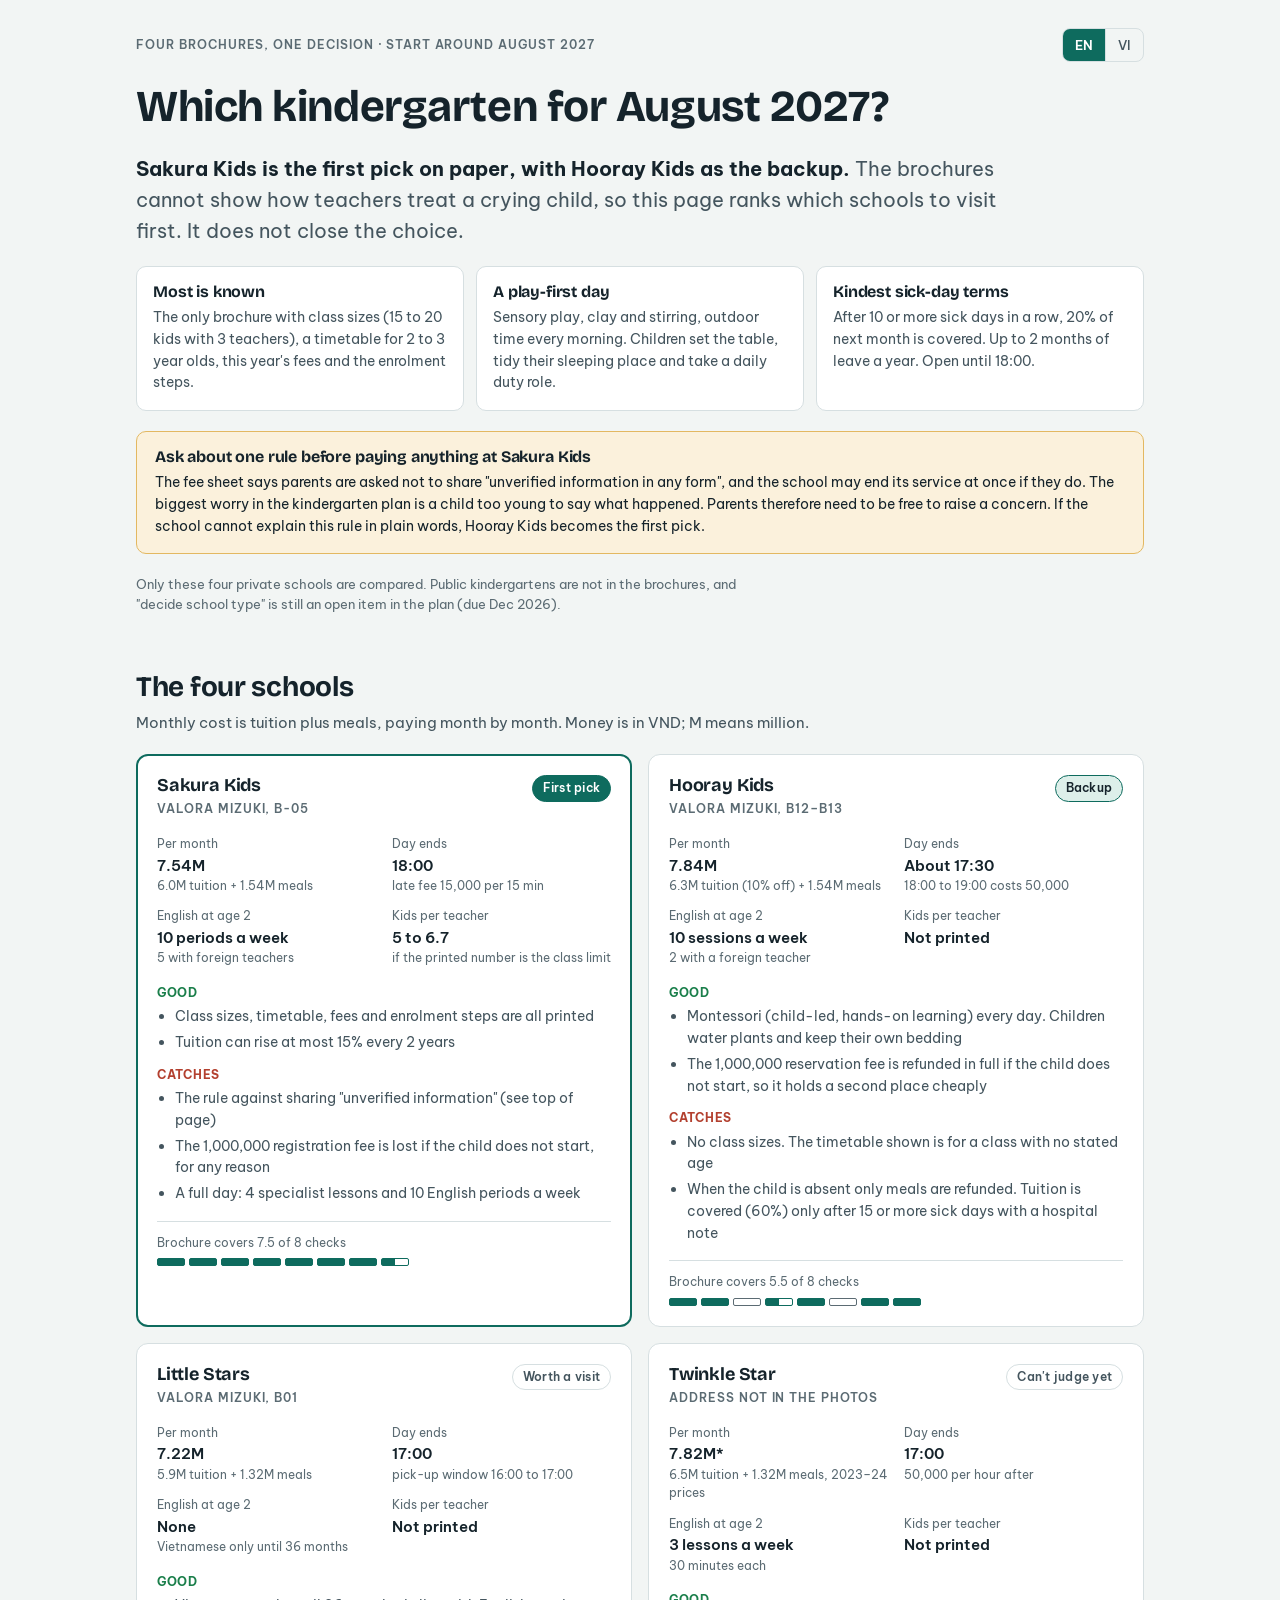
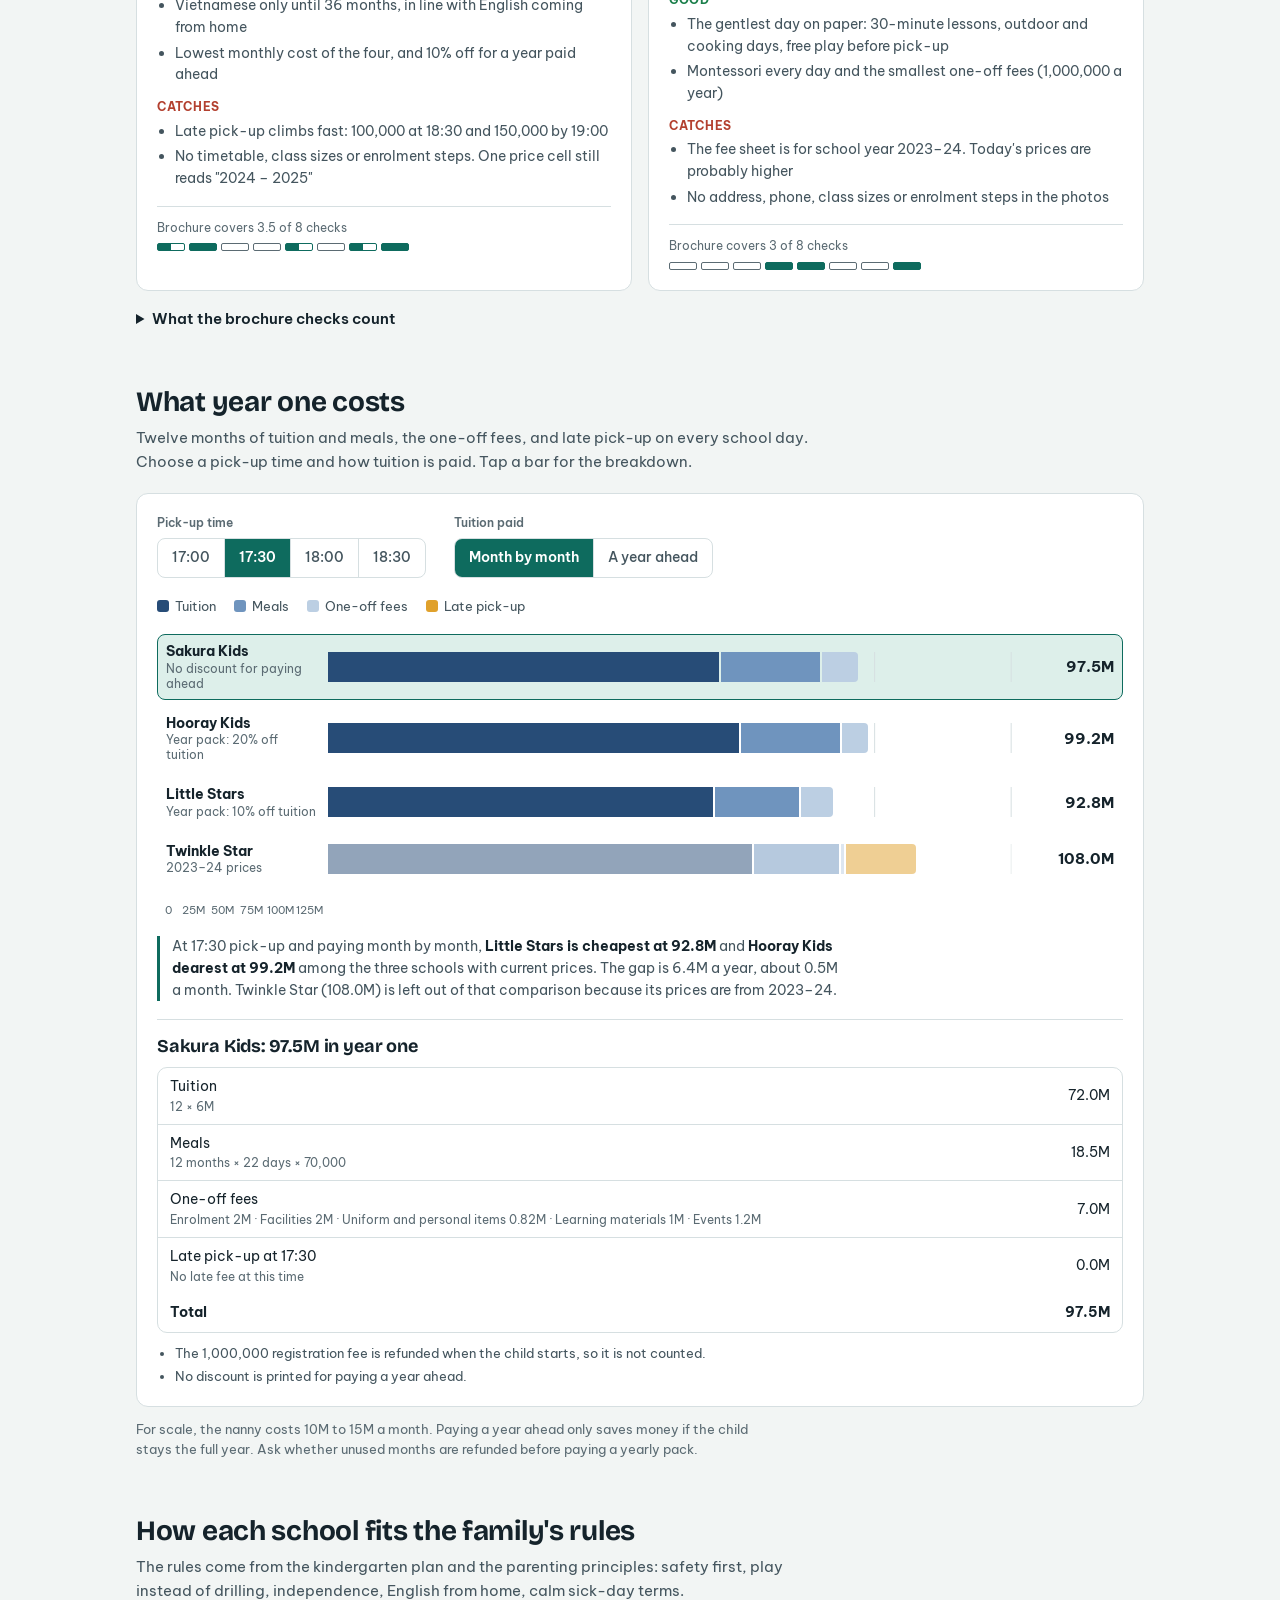
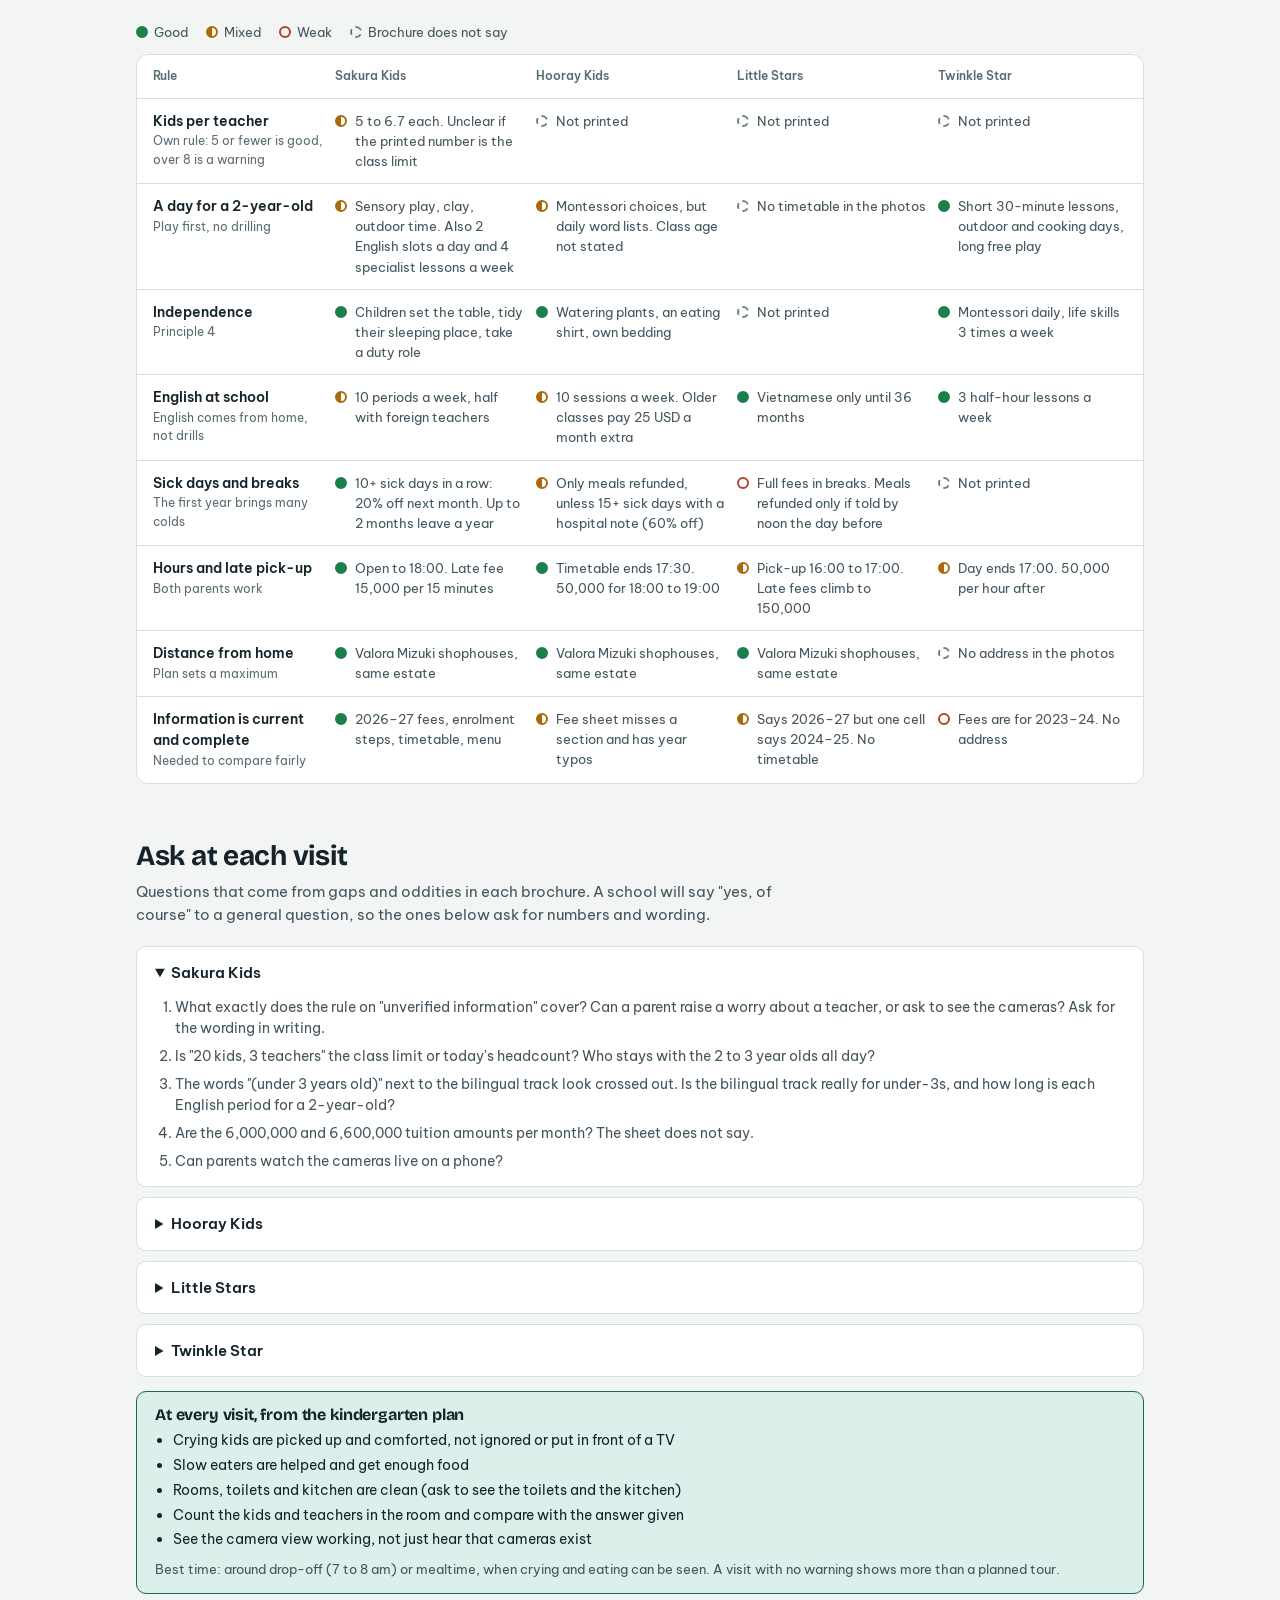
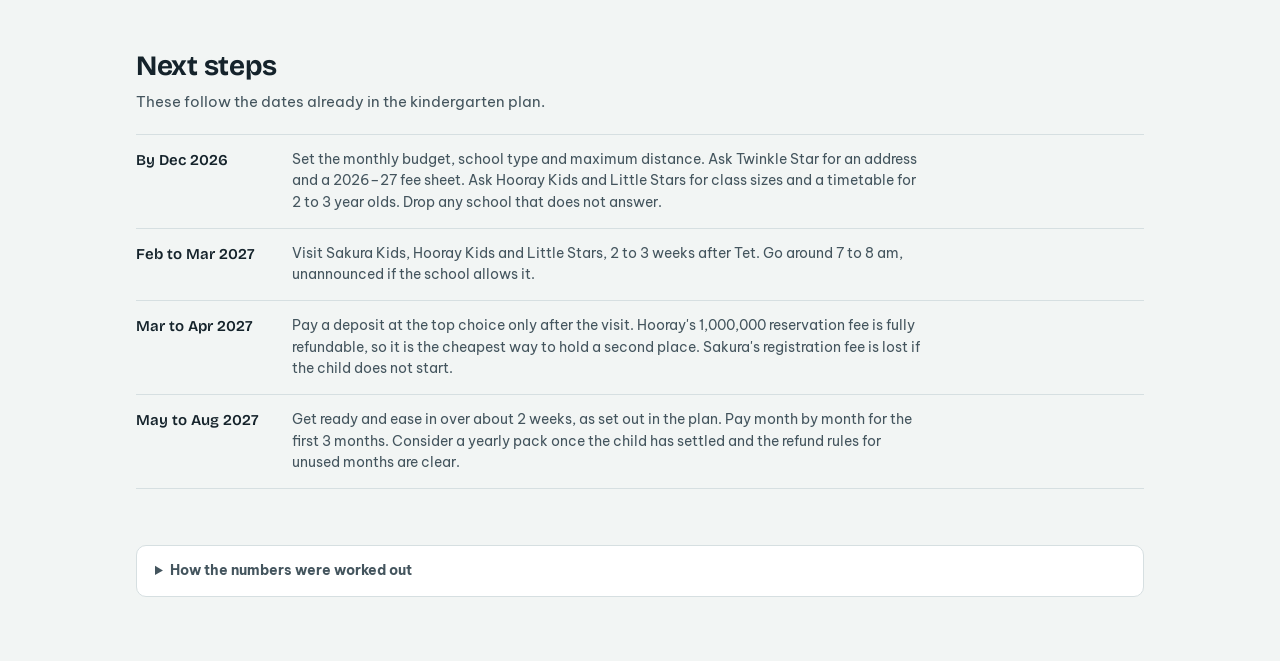
==== commit 25e32f1f: "Add EN/VI language toggle to kindergarten pick page English stays the default; the choice is remembe" ====
--- a/parenting/stages/stage_2_toddler/kindergarten_pick.html
+++ b/parenting/stages/stage_2_toddler/kindergarten_pick.html
@@ -68,6 +68,10 @@
 
 /* Answer */
 .answer { display: flex; flex-direction: column; gap: 20px; }
+.topbar { display: flex; justify-content: space-between; align-items: flex-start; gap: 12px; }
+.topbar .eyebrow { min-width: 0; padding-top: 8px; }
+.lang { flex: none; }
+.lang .seg-ctl span { padding: 6px 12px; font-size: 13px; }
 .lede { font-size: clamp(17px, 2.2vw, 20px); max-width: 62ch; color: var(--ink-2); }
 .lede b { color: var(--ink); }
 .reasons { display: grid; grid-template-columns: repeat(3, minmax(0, 1fr)); gap: 12px; }
@@ -142,7 +146,7 @@
 .stale .track { opacity: 0.5; }
 .axis { display: grid; grid-template-columns: 150px minmax(0, 1fr) 64px; gap: 12px; padding: 0 8px; font-size: 11px; color: var(--muted); }
 .axis div { position: relative; height: 16px; }
-.axis span { position: absolute; transform: translateX(-50%); }
+.axis span { position: absolute; transform: translateX(-50%); white-space: nowrap; }
 .axis span:first-child { transform: none; }
 .readout { font-size: 14px; color: var(--ink-2); border-left: 3px solid var(--accent); padding-left: 12px; max-width: 76ch; }
 .readout b { color: var(--ink); }
@@ -170,7 +174,7 @@
 .bad .dot { border-color: var(--bad); background: transparent; }
 .unk .dot { border-style: dashed; border-color: var(--unk); background: transparent; }
 .dots-legend { display: flex; flex-wrap: wrap; gap: 6px 18px; font-size: 13px; color: var(--ink-2); margin-bottom: 12px; }
-.dots-legend span { display: inline-flex; gap: 6px; align-items: center; }
+.dots-legend > span { display: inline-flex; gap: 6px; align-items: center; }
 .dots-legend .dot { margin-top: 0; }
 
 /* Questions */
@@ -229,120 +233,129 @@
 <div class="wrap">
 
   <header class="answer">
-    <p class="eyebrow">Four brochures, one decision · start around August 2027</p>
-    <h1>Which kindergarten for August 2027?</h1>
-    <p class="lede"><b>Sakura Kids is the first pick on paper, with Hooray Kids as the backup.</b> The brochures cannot show how teachers treat a crying child, so this page ranks which schools to visit first. It does not close the choice.</p>
+    <div class="topbar">
+      <p class="eyebrow" data-i18n>Four brochures, one decision · start around August 2027</p>
+      <fieldset class="lang">
+        <legend class="sr" data-i18n>Language</legend>
+        <div class="seg-ctl" id="ctl-lang">
+          <label><input type="radio" name="lang" id="lang-en" value="en" aria-label="English" checked><span>EN</span></label>
+          <label><input type="radio" name="lang" id="lang-vi" value="vi" aria-label="Tiếng Việt"><span>VI</span></label>
+        </div>
+      </fieldset>
+    </div>
+    <h1 data-i18n>Which kindergarten for August 2027?</h1>
+    <p class="lede"><b data-i18n>Sakura Kids is the first pick on paper, with Hooray Kids as the backup.</b> <span data-i18n>The brochures cannot show how teachers treat a crying child, so this page ranks which schools to visit first. It does not close the choice.</span></p>
 
     <div class="reasons">
       <div class="reason">
-        <h3>Most is known</h3>
-        <p>The only brochure with class sizes (15 to 20 kids with 3 teachers), a timetable for 2 to 3 year olds, this year's fees and the enrolment steps.</p>
+        <h3 data-i18n>Most is known</h3>
+        <p data-i18n>The only brochure with class sizes (15 to 20 kids with 3 teachers), a timetable for 2 to 3 year olds, this year's fees and the enrolment steps.</p>
       </div>
       <div class="reason">
-        <h3>A play-first day</h3>
-        <p>Sensory play, clay and stirring, outdoor time every morning. Children set the table, tidy their sleeping place and take a daily duty role.</p>
+        <h3 data-i18n>A play-first day</h3>
+        <p data-i18n>Sensory play, clay and stirring, outdoor time every morning. Children set the table, tidy their sleeping place and take a daily duty role.</p>
       </div>
       <div class="reason">
-        <h3>Kindest sick-day terms</h3>
-        <p>After 10 or more sick days in a row, 20% of next month is covered. Up to 2 months of leave a year. Open until 18:00.</p>
+        <h3 data-i18n>Kindest sick-day terms</h3>
+        <p data-i18n>After 10 or more sick days in a row, 20% of next month is covered. Up to 2 months of leave a year. Open until 18:00.</p>
       </div>
     </div>
 
     <div class="caution">
-      <h3>Ask about one rule before paying anything at Sakura Kids</h3>
-      <p>The fee sheet says parents are asked not to share "unverified information in any form", and the school may end its service at once if they do. The biggest worry in the kindergarten plan is a child too young to say what happened. Parents therefore need to be free to raise a concern. If the school cannot explain this rule in plain words, Hooray Kids becomes the first pick.</p>
-    </div>
-
-    <p class="scope">Only these four private schools are compared. Public kindergartens are not in the brochures, and "decide school type" is still an open item in the plan (due Dec 2026).</p>
+      <h3 data-i18n>Ask about one rule before paying anything at Sakura Kids</h3>
+      <p data-i18n>The fee sheet says parents are asked not to share "unverified information in any form", and the school may end its service at once if they do. The biggest worry in the kindergarten plan is a child too young to say what happened. Parents therefore need to be free to raise a concern. If the school cannot explain this rule in plain words, Hooray Kids becomes the first pick.</p>
+    </div>
+
+    <p class="scope" data-i18n>Only these four private schools are compared. Public kindergartens are not in the brochures, and "decide school type" is still an open item in the plan (due Dec 2026).</p>
   </header>
 
   <section aria-labelledby="h-schools">
     <div class="sec-head">
-      <h2 id="h-schools">The four schools</h2>
-      <p class="sub">Monthly cost is tuition plus meals, paying month by month. Money is in VND; M means million.</p>
+      <h2 id="h-schools" data-i18n>The four schools</h2>
+      <p class="sub" data-i18n>Monthly cost is tuition plus meals, paying month by month. Money is in VND; M means million.</p>
     </div>
     <div class="cards" id="cards">
 
       <article class="card first" data-i="0">
-        <div class="card-top"><div><h3>Sakura Kids</h3><span class="eyebrow">Valora Mizuki, B-05</span></div><span class="pill p1">First pick</span></div>
+        <div class="card-top"><div><h3>Sakura Kids</h3><span class="eyebrow">Valora Mizuki, B-05</span></div><span class="pill p1" data-i18n>First pick</span></div>
         <dl class="facts">
-          <div><dt>Per month</dt><dd class="num">7.54M<small>6.0M tuition + 1.54M meals</small></dd></div>
-          <div><dt>Day ends</dt><dd>18:00<small>late fee 15,000 per 15 min</small></dd></div>
-          <div><dt>English at age 2</dt><dd>10 periods a week<small>5 with foreign teachers</small></dd></div>
-          <div><dt>Kids per teacher</dt><dd class="num">5 to 6.7<small>if the printed number is the class limit</small></dd></div>
+          <div><dt data-i18n>Per month</dt><dd class="num"><span data-i18n>7.54M</span><small data-i18n>6.0M tuition + 1.54M meals</small></dd></div>
+          <div><dt data-i18n>Day ends</dt><dd>18:00<small data-i18n>late fee 15,000 per 15 min</small></dd></div>
+          <div><dt data-i18n>English at age 2</dt><dd><span data-i18n>10 periods a week</span><small data-i18n>5 with foreign teachers</small></dd></div>
+          <div><dt data-i18n>Kids per teacher</dt><dd class="num"><span data-i18n>5 to 6.7</span><small data-i18n>if the printed number is the class limit</small></dd></div>
         </dl>
         <div class="lists">
-          <div><h4 class="g">Good</h4><ul>
-            <li>Class sizes, timetable, fees and enrolment steps are all printed</li>
-            <li>Tuition can rise at most 15% every 2 years</li>
+          <div><h4 class="g" data-i18n>Good</h4><ul>
+            <li data-i18n>Class sizes, timetable, fees and enrolment steps are all printed</li>
+            <li data-i18n>Tuition can rise at most 15% every 2 years</li>
           </ul></div>
-          <div><h4 class="c">Catches</h4><ul>
-            <li>The rule against sharing "unverified information" (see top of page)</li>
-            <li>The 1,000,000 registration fee is lost if the child does not start, for any reason</li>
-            <li>A full day: 4 specialist lessons and 10 English periods a week</li>
+          <div><h4 class="c" data-i18n>Catches</h4><ul>
+            <li data-i18n>The rule against sharing "unverified information" (see top of page)</li>
+            <li data-i18n>The 1,000,000 registration fee is lost if the child does not start, for any reason</li>
+            <li data-i18n>A full day: 4 specialist lessons and 10 English periods a week</li>
           </ul></div>
         </div>
         <div class="know"><span class="know-label"></span><div class="pips"></div></div>
       </article>
 
       <article class="card" data-i="1">
-        <div class="card-top"><div><h3>Hooray Kids</h3><span class="eyebrow">Valora Mizuki, B12–B13</span></div><span class="pill p2">Backup</span></div>
+        <div class="card-top"><div><h3>Hooray Kids</h3><span class="eyebrow">Valora Mizuki, B12–B13</span></div><span class="pill p2" data-i18n>Backup</span></div>
         <dl class="facts">
-          <div><dt>Per month</dt><dd class="num">7.84M<small>6.3M tuition (10% off) + 1.54M meals</small></dd></div>
-          <div><dt>Day ends</dt><dd>About 17:30<small>18:00 to 19:00 costs 50,000</small></dd></div>
-          <div><dt>English at age 2</dt><dd>10 sessions a week<small>2 with a foreign teacher</small></dd></div>
-          <div><dt>Kids per teacher</dt><dd>Not printed</dd></div>
+          <div><dt data-i18n>Per month</dt><dd class="num"><span data-i18n>7.84M</span><small data-i18n>6.3M tuition (10% off) + 1.54M meals</small></dd></div>
+          <div><dt data-i18n>Day ends</dt><dd><span data-i18n>About 17:30</span><small data-i18n>18:00 to 19:00 costs 50,000</small></dd></div>
+          <div><dt data-i18n>English at age 2</dt><dd><span data-i18n>10 sessions a week</span><small data-i18n>2 with a foreign teacher</small></dd></div>
+          <div><dt data-i18n>Kids per teacher</dt><dd data-i18n>Not printed</dd></div>
         </dl>
         <div class="lists">
-          <div><h4 class="g">Good</h4><ul>
-            <li>Montessori (child-led, hands-on learning) every day. Children water plants and keep their own bedding</li>
-            <li>The 1,000,000 reservation fee is refunded in full if the child does not start, so it holds a second place cheaply</li>
+          <div><h4 class="g" data-i18n>Good</h4><ul>
+            <li data-i18n>Montessori (child-led, hands-on learning) every day. Children water plants and keep their own bedding</li>
+            <li data-i18n>The 1,000,000 reservation fee is refunded in full if the child does not start, so it holds a second place cheaply</li>
           </ul></div>
-          <div><h4 class="c">Catches</h4><ul>
-            <li>No class sizes. The timetable shown is for a class with no stated age</li>
-            <li>When the child is absent only meals are refunded. Tuition is covered (60%) only after 15 or more sick days with a hospital note</li>
+          <div><h4 class="c" data-i18n>Catches</h4><ul>
+            <li data-i18n>No class sizes. The timetable shown is for a class with no stated age</li>
+            <li data-i18n>When the child is absent only meals are refunded. Tuition is covered (60%) only after 15 or more sick days with a hospital note</li>
           </ul></div>
         </div>
         <div class="know"><span class="know-label"></span><div class="pips"></div></div>
       </article>
 
       <article class="card" data-i="2">
-        <div class="card-top"><div><h3>Little Stars</h3><span class="eyebrow">Valora Mizuki, B01</span></div><span class="pill">Worth a visit</span></div>
+        <div class="card-top"><div><h3>Little Stars</h3><span class="eyebrow">Valora Mizuki, B01</span></div><span class="pill" data-i18n>Worth a visit</span></div>
         <dl class="facts">
-          <div><dt>Per month</dt><dd class="num">7.22M<small>5.9M tuition + 1.32M meals</small></dd></div>
-          <div><dt>Day ends</dt><dd>17:00<small>pick-up window 16:00 to 17:00</small></dd></div>
-          <div><dt>English at age 2</dt><dd>None<small>Vietnamese only until 36 months</small></dd></div>
-          <div><dt>Kids per teacher</dt><dd>Not printed</dd></div>
+          <div><dt data-i18n>Per month</dt><dd class="num"><span data-i18n>7.22M</span><small data-i18n>5.9M tuition + 1.32M meals</small></dd></div>
+          <div><dt data-i18n>Day ends</dt><dd>17:00<small data-i18n>pick-up window 16:00 to 17:00</small></dd></div>
+          <div><dt data-i18n>English at age 2</dt><dd><span data-i18n>None</span><small data-i18n>Vietnamese only until 36 months</small></dd></div>
+          <div><dt data-i18n>Kids per teacher</dt><dd data-i18n>Not printed</dd></div>
         </dl>
         <div class="lists">
-          <div><h4 class="g">Good</h4><ul>
-            <li>Vietnamese only until 36 months, in line with English coming from home</li>
-            <li>Lowest monthly cost of the four, and 10% off for a year paid ahead</li>
+          <div><h4 class="g" data-i18n>Good</h4><ul>
+            <li data-i18n>Vietnamese only until 36 months, in line with English coming from home</li>
+            <li data-i18n>Lowest monthly cost of the four, and 10% off for a year paid ahead</li>
           </ul></div>
-          <div><h4 class="c">Catches</h4><ul>
-            <li>Late pick-up climbs fast: 100,000 at 18:30 and 150,000 by 19:00</li>
-            <li>No timetable, class sizes or enrolment steps. One price cell still reads "2024 – 2025"</li>
+          <div><h4 class="c" data-i18n>Catches</h4><ul>
+            <li data-i18n>Late pick-up climbs fast: 100,000 at 18:30 and 150,000 by 19:00</li>
+            <li data-i18n>No timetable, class sizes or enrolment steps. One price cell still reads "2024 – 2025"</li>
           </ul></div>
         </div>
         <div class="know"><span class="know-label"></span><div class="pips"></div></div>
       </article>
 
       <article class="card" data-i="3">
-        <div class="card-top"><div><h3>Twinkle Star</h3><span class="eyebrow">Address not in the photos</span></div><span class="pill">Can't judge yet</span></div>
+        <div class="card-top"><div><h3>Twinkle Star</h3><span class="eyebrow" data-i18n>Address not in the photos</span></div><span class="pill" data-i18n>Can't judge yet</span></div>
         <dl class="facts">
-          <div><dt>Per month</dt><dd class="num">7.82M*<small>6.5M tuition + 1.32M meals, 2023–24 prices</small></dd></div>
-          <div><dt>Day ends</dt><dd>17:00<small>50,000 per hour after</small></dd></div>
-          <div><dt>English at age 2</dt><dd>3 lessons a week<small>30 minutes each</small></dd></div>
-          <div><dt>Kids per teacher</dt><dd>Not printed</dd></div>
+          <div><dt data-i18n>Per month</dt><dd class="num"><span data-i18n>7.82M*</span><small data-i18n>6.5M tuition + 1.32M meals, 2023–24 prices</small></dd></div>
+          <div><dt data-i18n>Day ends</dt><dd>17:00<small data-i18n>50,000 per hour after</small></dd></div>
+          <div><dt data-i18n>English at age 2</dt><dd><span data-i18n>3 lessons a week</span><small data-i18n>30 minutes each</small></dd></div>
+          <div><dt data-i18n>Kids per teacher</dt><dd data-i18n>Not printed</dd></div>
         </dl>
         <div class="lists">
-          <div><h4 class="g">Good</h4><ul>
-            <li>The gentlest day on paper: 30-minute lessons, outdoor and cooking days, free play before pick-up</li>
-            <li>Montessori every day and the smallest one-off fees (1,000,000 a year)</li>
+          <div><h4 class="g" data-i18n>Good</h4><ul>
+            <li data-i18n>The gentlest day on paper: 30-minute lessons, outdoor and cooking days, free play before pick-up</li>
+            <li data-i18n>Montessori every day and the smallest one-off fees (1,000,000 a year)</li>
           </ul></div>
-          <div><h4 class="c">Catches</h4><ul>
-            <li>The fee sheet is for school year 2023–24. Today's prices are probably higher</li>
-            <li>No address, phone, class sizes or enrolment steps in the photos</li>
+          <div><h4 class="c" data-i18n>Catches</h4><ul>
+            <li data-i18n>The fee sheet is for school year 2023–24. Today's prices are probably higher</li>
+            <li data-i18n>No address, phone, class sizes or enrolment steps in the photos</li>
           </ul></div>
         </div>
         <div class="know"><span class="know-label"></span><div class="pips"></div></div>
@@ -350,20 +363,20 @@
 
     </div>
     <details class="checks">
-      <summary>What the brochure checks count</summary>
+      <summary data-i18n>What the brochure checks count</summary>
       <div class="tablewrap"><table id="checks-table"></table></div>
     </details>
   </section>
 
   <section aria-labelledby="h-cost">
     <div class="sec-head">
-      <h2 id="h-cost">What year one costs</h2>
-      <p class="sub">Twelve months of tuition and meals, the one-off fees, and late pick-up on every school day. Choose a pick-up time and how tuition is paid. Tap a bar for the breakdown.</p>
+      <h2 id="h-cost" data-i18n>What year one costs</h2>
+      <p class="sub" data-i18n>Twelve months of tuition and meals, the one-off fees, and late pick-up on every school day. Choose a pick-up time and how tuition is paid. Tap a bar for the breakdown.</p>
     </div>
     <div class="panel">
       <div class="controls">
         <fieldset>
-          <legend>Pick-up time</legend>
+          <legend data-i18n>Pick-up time</legend>
           <div class="seg-ctl" id="ctl-pick">
             <label><input type="radio" name="pick" id="pick-1700" value="17:00"><span>17:00</span></label>
             <label><input type="radio" name="pick" id="pick-1730" value="17:30" checked><span>17:30</span></label>
@@ -372,19 +385,19 @@
           </div>
         </fieldset>
         <fieldset>
-          <legend>Tuition paid</legend>
+          <legend data-i18n>Tuition paid</legend>
           <div class="seg-ctl" id="ctl-pay">
-            <label><input type="radio" name="pay" id="pay-month" value="month" checked><span>Month by month</span></label>
-            <label><input type="radio" name="pay" id="pay-year" value="year"><span>A year ahead</span></label>
+            <label><input type="radio" name="pay" id="pay-month" value="month" checked><span data-i18n>Month by month</span></label>
+            <label><input type="radio" name="pay" id="pay-year" value="year"><span data-i18n>A year ahead</span></label>
           </div>
         </fieldset>
       </div>
 
       <div class="legend" aria-hidden="true">
-        <span><i style="background:var(--c-tuition)"></i>Tuition</span>
-        <span><i style="background:var(--c-meals)"></i>Meals</span>
-        <span><i style="background:var(--c-oneoff)"></i>One-off fees</span>
-        <span><i style="background:var(--c-late)"></i>Late pick-up</span>
+        <span><i style="background:var(--c-tuition)"></i><span data-i18n>Tuition</span></span>
+        <span><i style="background:var(--c-meals)"></i><span data-i18n>Meals</span></span>
+        <span><i style="background:var(--c-oneoff)"></i><span data-i18n>One-off fees</span></span>
+        <span><i style="background:var(--c-late)"></i><span data-i18n>Late pick-up</span></span>
       </div>
 
       <div class="chart" id="chart" role="group" aria-label="Year-one cost per school"></div>
@@ -394,108 +407,108 @@
 
       <div class="detail" id="detail"></div>
     </div>
-    <p class="scope" style="margin-top:12px">For scale, the nanny costs 10M to 15M a month. Paying a year ahead only saves money if the child stays the full year. Ask whether unused months are refunded before paying a yearly pack.</p>
+    <p class="scope" style="margin-top:12px" data-i18n>For scale, the nanny costs 10M to 15M a month. Paying a year ahead only saves money if the child stays the full year. Ask whether unused months are refunded before paying a yearly pack.</p>
   </section>
 
   <section aria-labelledby="h-fit">
     <div class="sec-head">
-      <h2 id="h-fit">How each school fits the family's rules</h2>
-      <p class="sub">The rules come from the kindergarten plan and the parenting principles: safety first, play instead of drilling, independence, English from home, calm sick-day terms.</p>
+      <h2 id="h-fit" data-i18n>How each school fits the family's rules</h2>
+      <p class="sub" data-i18n>The rules come from the kindergarten plan and the parenting principles: safety first, play instead of drilling, independence, English from home, calm sick-day terms.</p>
     </div>
     <div class="dots-legend" aria-hidden="true">
-      <span class="good"><i class="dot"></i>Good</span>
-      <span class="mid"><i class="dot"></i>Mixed</span>
-      <span class="bad"><i class="dot"></i>Weak</span>
-      <span class="unk"><i class="dot"></i>Brochure does not say</span>
+      <span class="good"><i class="dot"></i><span data-i18n="dot-good">Good</span></span>
+      <span class="mid"><i class="dot"></i><span data-i18n="dot-mid">Mixed</span></span>
+      <span class="bad"><i class="dot"></i><span data-i18n="dot-bad">Weak</span></span>
+      <span class="unk"><i class="dot"></i><span data-i18n>Brochure does not say</span></span>
     </div>
     <div class="fit" id="fit">
-      <div class="fit-head"><span>Rule</span><span>Sakura Kids</span><span>Hooray Kids</span><span>Little Stars</span><span>Twinkle Star</span></div>
+      <div class="fit-head"><span data-i18n>Rule</span><span>Sakura Kids</span><span>Hooray Kids</span><span>Little Stars</span><span>Twinkle Star</span></div>
     </div>
   </section>
 
   <section aria-labelledby="h-ask">
     <div class="sec-head">
-      <h2 id="h-ask">Ask at each visit</h2>
-      <p class="sub">Questions that come from gaps and oddities in each brochure. A school will say "yes, of course" to a general question, so the ones below ask for numbers and wording.</p>
+      <h2 id="h-ask" data-i18n>Ask at each visit</h2>
+      <p class="sub" data-i18n>Questions that come from gaps and oddities in each brochure. A school will say "yes, of course" to a general question, so the ones below ask for numbers and wording.</p>
     </div>
     <div class="q-list">
       <details class="q" open>
         <summary>Sakura Kids</summary>
         <ol>
-          <li>What exactly does the rule on "unverified information" cover? Can a parent raise a worry about a teacher, or ask to see the cameras? Ask for the wording in writing.</li>
-          <li>Is "20 kids, 3 teachers" the class limit or today's headcount? Who stays with the 2 to 3 year olds all day?</li>
-          <li>The words "(under 3 years old)" next to the bilingual track look crossed out. Is the bilingual track really for under-3s, and how long is each English period for a 2-year-old?</li>
-          <li>Are the 6,000,000 and 6,600,000 tuition amounts per month? The sheet does not say.</li>
-          <li>Can parents watch the cameras live on a phone?</li>
+          <li data-i18n>What exactly does the rule on "unverified information" cover? Can a parent raise a worry about a teacher, or ask to see the cameras? Ask for the wording in writing.</li>
+          <li data-i18n>Is "20 kids, 3 teachers" the class limit or today's headcount? Who stays with the 2 to 3 year olds all day?</li>
+          <li data-i18n>The words "(under 3 years old)" next to the bilingual track look crossed out. Is the bilingual track really for under-3s, and how long is each English period for a 2-year-old?</li>
+          <li data-i18n>Are the 6,000,000 and 6,600,000 tuition amounts per month? The sheet does not say.</li>
+          <li data-i18n>Can parents watch the cameras live on a phone?</li>
         </ol>
       </details>
       <details class="q">
         <summary>Hooray Kids</summary>
         <ol>
-          <li>Which class takes a 23-month-old, and what does its day look like? The timetable shown is for a class named "MON 1" with no age.</li>
-          <li>How many kids and teachers are in that class?</li>
-          <li>The fee sheet skips section III and has year typos. Ask for a complete 2026–27 sheet. Is the facilities fee paid at registration or in September? The two pages disagree.</li>
-          <li>How is English taught to a 2-year-old? The week shown has daily word lists such as "I see..." and "I'm thirsty".</li>
-          <li>What is refunded after 3 to 10 sick days?</li>
+          <li data-i18n>Which class takes a 23-month-old, and what does its day look like? The timetable shown is for a class named "MON 1" with no age.</li>
+          <li data-i18n>How many kids and teachers are in that class?</li>
+          <li data-i18n>The fee sheet skips section III and has year typos. Ask for a complete 2026–27 sheet. Is the facilities fee paid at registration or in September? The two pages disagree.</li>
+          <li data-i18n>How is English taught to a 2-year-old? The week shown has daily word lists such as "I see..." and "I'm thirsty".</li>
+          <li data-i18n>What is refunded after 3 to 10 sick days?</li>
         </ol>
       </details>
       <details class="q">
         <summary>Little Stars</summary>
         <ol>
-          <li>What does the day look like for 18 to 36 months, and how many kids and teachers are in the class?</li>
-          <li>Is 5,900,000 the real 2026–27 tuition? One cell on the sheet still says "2024 – 2025".</li>
-          <li>The facilities fee is printed as 4,000,000, and a handwritten note says 3,000,000 a year. Which one applies?</li>
-          <li>What is charged from 17:01 to 17:30? The sheet is silent.</li>
-          <li>What changes at 36 months, when the bilingual track starts? Does the child move to a more English day?</li>
+          <li data-i18n>What does the day look like for 18 to 36 months, and how many kids and teachers are in the class?</li>
+          <li data-i18n>Is 5,900,000 the real 2026–27 tuition? One cell on the sheet still says "2024 – 2025".</li>
+          <li data-i18n>The facilities fee is printed as 4,000,000, and a handwritten note says 3,000,000 a year. Which one applies?</li>
+          <li data-i18n>What is charged from 17:01 to 17:30? The sheet is silent.</li>
+          <li data-i18n>What changes at 36 months, when the bilingual track starts? Does the child move to a more English day?</li>
         </ol>
       </details>
       <details class="q">
         <summary>Twinkle Star</summary>
         <ol>
-          <li>Where is the school, and what is the phone number? Neither is in the photos.</li>
-          <li>Ask for the 2026–27 fee sheet. The one seen is for 2023–24.</li>
-          <li>Are meals (60,000 a day) inside the 6,500,000 tuition or on top? Monthly cost is 6.5M or 7.8M depending on the answer.</li>
-          <li>Class size, teachers per class, camera access, sick-day rules, sibling discount.</li>
+          <li data-i18n>Where is the school, and what is the phone number? Neither is in the photos.</li>
+          <li data-i18n>Ask for the 2026–27 fee sheet. The one seen is for 2023–24.</li>
+          <li data-i18n>Are meals (60,000 a day) inside the 6,500,000 tuition or on top? Monthly cost is 6.5M or 7.8M depending on the answer.</li>
+          <li data-i18n>Class size, teachers per class, camera access, sick-day rules, sibling discount.</li>
         </ol>
       </details>
     </div>
     <div class="everywhere">
-      <h3>At every visit, from the kindergarten plan</h3>
+      <h3 data-i18n>At every visit, from the kindergarten plan</h3>
       <ul>
-        <li>Crying kids are picked up and comforted, not ignored or put in front of a TV</li>
-        <li>Slow eaters are helped and get enough food</li>
-        <li>Rooms, toilets and kitchen are clean (ask to see the toilets and the kitchen)</li>
-        <li>Count the kids and teachers in the room and compare with the answer given</li>
-        <li>See the camera view working, not just hear that cameras exist</li>
+        <li data-i18n>Crying kids are picked up and comforted, not ignored or put in front of a TV</li>
+        <li data-i18n>Slow eaters are helped and get enough food</li>
+        <li data-i18n>Rooms, toilets and kitchen are clean (ask to see the toilets and the kitchen)</li>
+        <li data-i18n>Count the kids and teachers in the room and compare with the answer given</li>
+        <li data-i18n>See the camera view working, not just hear that cameras exist</li>
       </ul>
-      <p style="margin-top:8px;font-size:13px;color:var(--ink-2)">Best time: around drop-off (7 to 8 am) or mealtime, when crying and eating can be seen. A visit with no warning shows more than a planned tour.</p>
+      <p style="margin-top:8px;font-size:13px;color:var(--ink-2)" data-i18n>Best time: around drop-off (7 to 8 am) or mealtime, when crying and eating can be seen. A visit with no warning shows more than a planned tour.</p>
     </div>
   </section>
 
   <section aria-labelledby="h-next">
     <div class="sec-head">
-      <h2 id="h-next">Next steps</h2>
-      <p class="sub">These follow the dates already in the kindergarten plan.</p>
+      <h2 id="h-next" data-i18n>Next steps</h2>
+      <p class="sub" data-i18n>These follow the dates already in the kindergarten plan.</p>
     </div>
     <ol class="timeline">
-      <li><span class="when">By Dec 2026</span><p>Set the monthly budget, school type and maximum distance. Ask Twinkle Star for an address and a 2026–27 fee sheet. Ask Hooray Kids and Little Stars for class sizes and a timetable for 2 to 3 year olds. Drop any school that does not answer.</p></li>
-      <li><span class="when">Feb to Mar 2027</span><p>Visit Sakura Kids, Hooray Kids and Little Stars, 2 to 3 weeks after Tet. Go around 7 to 8 am, unannounced if the school allows it.</p></li>
-      <li><span class="when">Mar to Apr 2027</span><p>Pay a deposit at the top choice only after the visit. Hooray's 1,000,000 reservation fee is fully refundable, so it is the cheapest way to hold a second place. Sakura's registration fee is lost if the child does not start.</p></li>
-      <li><span class="when">May to Aug 2027</span><p>Get ready and ease in over about 2 weeks, as set out in the plan. Pay month by month for the first 3 months. Consider a yearly pack once the child has settled and the refund rules for unused months are clear.</p></li>
+      <li><span class="when" data-i18n>By Dec 2026</span><p data-i18n>Set the monthly budget, school type and maximum distance. Ask Twinkle Star for an address and a 2026–27 fee sheet. Ask Hooray Kids and Little Stars for class sizes and a timetable for 2 to 3 year olds. Drop any school that does not answer.</p></li>
+      <li><span class="when" data-i18n>Feb to Mar 2027</span><p data-i18n>Visit Sakura Kids, Hooray Kids and Little Stars, 2 to 3 weeks after Tet. Go around 7 to 8 am, unannounced if the school allows it.</p></li>
+      <li><span class="when" data-i18n>Mar to Apr 2027</span><p data-i18n>Pay a deposit at the top choice only after the visit. Hooray's 1,000,000 reservation fee is fully refundable, so it is the cheapest way to hold a second place. Sakura's registration fee is lost if the child does not start.</p></li>
+      <li><span class="when" data-i18n>May to Aug 2027</span><p data-i18n>Get ready and ease in over about 2 weeks, as set out in the plan. Pay month by month for the first 3 months. Consider a yearly pack once the child has settled and the refund rules for unused months are clear.</p></li>
     </ol>
   </section>
 
   <section class="foot" aria-label="How the numbers were worked out">
     <details>
-      <summary><b>How the numbers were worked out</b></summary>
+      <summary><b data-i18n>How the numbers were worked out</b></summary>
       <ul>
-        <li>12 months of tuition, 22 meal days a month. Late pick-up is counted on all 22 school days of all 12 months.</li>
-        <li>One-off fees counted: Sakura Kids enrolment, facilities, uniform, learning materials and events (7.02M; the 1,000,000 registration fee is refunded when the child starts). Hooray Kids facilities, enrolment, learning materials, uniform and bedding (5.1M; the reservation fee becomes tuition). Little Stars registration, facilities and uniform (6.18M). Twinkle Star facilities only (1.0M); its sheet lists no uniform.</li>
-        <li>Late pick-up: Sakura Kids 15,000 per 15 minutes after 18:00. Hooray Kids 50,000 for the 18:00 to 19:00 slot, nothing before 18:00 (the timetable ends at 17:30, so this is a guess). Little Stars free to 17:30, then 50,000 / 100,000 / 150,000 in half-hour steps. Twinkle Star 50,000 per started hour after 17:00.</li>
-        <li>Twinkle Star's sheet lists meals inside the tuition box but does not say whether they are extra. Counted as extra; if they are included, subtract 15.8M.</li>
-        <li>Not counted: field trips, Saturday school, extra English licence at Hooray Kids older classes (25 USD a month), price rises.</li>
-        <li>Transcription items marked unclear (the ⚠️ notes in the brochure files) are listed in each school's question list above.</li>
-        <li>Source: photos of the printed brochures taken in October 2026, transcribed in the kindergarten_brochures folder.</li>
+        <li data-i18n>12 months of tuition, 22 meal days a month. Late pick-up is counted on all 22 school days of all 12 months.</li>
+        <li data-i18n>One-off fees counted: Sakura Kids enrolment, facilities, uniform, learning materials and events (7.02M; the 1,000,000 registration fee is refunded when the child starts). Hooray Kids facilities, enrolment, learning materials, uniform and bedding (5.1M; the reservation fee becomes tuition). Little Stars registration, facilities and uniform (6.18M). Twinkle Star facilities only (1.0M); its sheet lists no uniform.</li>
+        <li data-i18n>Late pick-up: Sakura Kids 15,000 per 15 minutes after 18:00. Hooray Kids 50,000 for the 18:00 to 19:00 slot, nothing before 18:00 (the timetable ends at 17:30, so this is a guess). Little Stars free to 17:30, then 50,000 / 100,000 / 150,000 in half-hour steps. Twinkle Star 50,000 per started hour after 17:00.</li>
+        <li data-i18n>Twinkle Star's sheet lists meals inside the tuition box but does not say whether they are extra. Counted as extra; if they are included, subtract 15.8M.</li>
+        <li data-i18n>Not counted: field trips, Saturday school, extra English licence at Hooray Kids older classes (25 USD a month), price rises.</li>
+        <li data-i18n>Transcription items marked unclear (the ⚠️ notes in the brochure files) are listed in each school's question list above.</li>
+        <li data-i18n>Source: photos of the printed brochures taken in October 2026, transcribed in the kindergarten_brochures folder.</li>
       </ul>
     </details>
   </section>
@@ -588,58 +601,303 @@
 ];
 const LABEL = { good: 'Good: ', mid: 'Mixed: ', bad: 'Weak: ', unk: 'Brochure does not say: ' };
 
+/* Vietnamese text for the script-built parts. Same order and shape as the English above. */
+const LABEL_VI = { good: 'Tốt: ', mid: 'Tạm ổn: ', bad: 'Yếu: ', unk: 'Tờ rơi không nêu: ' };
+const CHECKS_VI = [
+  'Biểu phí năm học hiện tại (2026–27)',
+  'Địa chỉ và số điện thoại',
+  'Sĩ số lớp',
+  'Thời khóa biểu cho bé 2 đến 3 tuổi',
+  'Thực đơn',
+  'Các bước nhập học',
+  'Quy định khi bé nghỉ học, nghỉ ốm và thôi học',
+  'Giờ mở và đóng cửa'
+];
+const SCHOOL_VI = {
+  sakura: { note: 'Không giảm giá khi đóng trước cả năm',
+    oneoff: ['Phí nhập học', 'Phí cơ sở vật chất', 'Đồng phục và đồ dùng cá nhân', 'Học liệu', 'Sự kiện'],
+    notes: ['Phí ghi danh 1.000.000 được hoàn lại khi bé nhập học nên không tính vào.', 'Biểu phí không in mức giảm khi đóng trước cả năm.'] },
+  hooray: { note: 'Gói năm: giảm 20% học phí',
+    oneoff: ['Phí cơ sở vật chất', 'Phí nhập học', 'Học phẩm', 'Combo đồng phục', 'Combo chăn nệm'],
+    notes: ['Đóng theo tháng đã được giảm 10% trên mức 7,0 tr. Gói 12 tháng giảm 20%.', 'Phí giữ chỗ 1.000.000 sẽ chuyển thành học phí nên không tính vào.', 'Đón trễ miễn phí đến 18:00 chỉ là phỏng đoán. Thời khóa biểu kết thúc lúc 17:30.'] },
+  little: { note: 'Gói năm: giảm 10% học phí',
+    oneoff: ['Phí đăng ký', 'Phí cơ sở vật chất', 'Combo đồng phục'],
+    notes: ['Ghi chú viết tay trên tờ rơi nói phí cơ sở vật chất là 3.000.000. Mức in sẵn (4.000.000) được tính.', 'Đón trễ miễn phí đến 17:30, sau đó 50.000 đến 18:00 và 100.000 đến 18:30.'] },
+  twinkle: { note: 'Giá năm 2023–24',
+    oneoff: ['Phí cơ sở vật chất'],
+    notes: ['Đây là giá năm 2023–24. Giá hiện nay có thể cao hơn.', 'Tiền ăn được tính thêm ngoài học phí. Nếu đã bao gồm, trừ đi 15,8 tr.', 'Phí ngoài giờ là 50.000 cho mỗi giờ bắt đầu sau 17:00.'] }
+};
+/* [criterion, hint, [4 cells]] — the dot colours stay in FIT */
+const FIT_VI = [
+  ['Số bé trên mỗi cô', 'Quy tắc riêng: từ 5 bé trở xuống là tốt, trên 8 là đáng lo', [
+    '5 đến 6,7 bé mỗi cô. Chưa rõ con số in có phải là sĩ số tối đa không', 'Không in', 'Không in', 'Không in']],
+  ['Một ngày của bé 2 tuổi', 'Chơi là chính, không học nhồi', [
+    'Chơi giác quan, nặn đất, ra ngoài chơi. Còn có 2 tiết tiếng Anh mỗi ngày và 4 tiết năng khiếu mỗi tuần',
+    'Lựa chọn kiểu Montessori, nhưng có danh sách từ vựng mỗi ngày. Không nêu độ tuổi của lớp',
+    'Ảnh chụp không có thời khóa biểu',
+    'Tiết học ngắn 30 phút, có ngày ngoài trời và ngày nấu ăn, thời gian chơi tự do dài']],
+  ['Tính tự lập', 'Nguyên tắc 4', [
+    'Bé tự bày bàn ăn, dọn chỗ ngủ, nhận vai trực nhật',
+    'Tưới cây, mặc áo ăn, tự giữ chăn gối của mình',
+    'Không in',
+    'Montessori mỗi ngày, kỹ năng sống 3 lần mỗi tuần']],
+  ['Tiếng Anh ở trường', 'Tiếng Anh đến từ gia đình, không học nhồi', [
+    '10 tiết mỗi tuần, một nửa với giáo viên nước ngoài',
+    '10 buổi mỗi tuần. Các lớp lớn hơn đóng thêm 25 USD mỗi tháng',
+    'Chỉ dùng tiếng Việt đến 36 tháng',
+    '3 tiết nửa giờ mỗi tuần']],
+  ['Ngày nghỉ ốm và nghỉ dài', 'Năm đầu bé hay bị ốm vặt', [
+    'Nghỉ ốm từ 10 ngày liên tục: giảm 20% tháng sau. Được nghỉ tối đa 2 tháng mỗi năm',
+    'Chỉ hoàn tiền ăn, trừ khi nghỉ ốm từ 15 ngày có giấy bệnh viện (giảm 60%)',
+    'Đóng đủ học phí khi nghỉ. Chỉ hoàn tiền ăn nếu báo trước 12 giờ trưa hôm trước',
+    'Không in']],
+  ['Giờ đón và phí đón trễ', 'Cả hai vợ chồng đều đi làm', [
+    'Mở cửa đến 18:00. Phí đón trễ 15.000 mỗi 15 phút',
+    'Thời khóa biểu kết thúc lúc 17:30. 50.000 cho khung 18:00 đến 19:00',
+    'Giờ đón từ 16:00 đến 17:00. Phí đón trễ tăng đến 150.000',
+    'Hết ngày học lúc 17:00. 50.000 mỗi giờ sau đó']],
+  ['Khoảng cách từ nhà', 'Kế hoạch có đặt mức tối đa', [
+    'Nhà phố Valora Mizuki, cùng khu',
+    'Nhà phố Valora Mizuki, cùng khu',
+    'Nhà phố Valora Mizuki, cùng khu',
+    'Ảnh chụp không có địa chỉ']],
+  ['Thông tin còn mới và đầy đủ', 'Cần để so sánh công bằng', [
+    'Biểu phí 2026–27, các bước nhập học, thời khóa biểu, thực đơn',
+    'Biểu phí thiếu một mục và có lỗi ghi năm',
+    'Ghi 2026–27 nhưng một ô lại ghi 2024–25. Không có thời khóa biểu',
+    'Biểu phí là của năm 2023–24. Không có địa chỉ']]
+];
+
+/* Vietnamese for every [data-i18n] element in the HTML. The key is the English text (or the data-i18n value when given). */
+const VI = {
+  [`Four brochures, one decision · start around August 2027`]: `Bốn tờ rơi, một quyết định · bắt đầu khoảng tháng 8/2027`,
+  [`Language`]: `Ngôn ngữ`,
+  [`Which kindergarten for August 2027?`]: `Chọn trường mầm non nào cho tháng 8/2027?`,
+  [`Sakura Kids is the first pick on paper, with Hooray Kids as the backup.`]: `Trên giấy, Sakura Kids là lựa chọn đầu tiên, Hooray Kids là phương án dự phòng.`,
+  [`The brochures cannot show how teachers treat a crying child, so this page ranks which schools to visit first. It does not close the choice.`]: `Tờ rơi không cho thấy cô giáo đối xử thế nào với một đứa trẻ đang khóc, nên trang này chỉ xếp thứ tự các trường nên đến thăm trước. Trang này chưa chốt lựa chọn.`,
+  [`Most is known`]: `Biết nhiều thông tin nhất`,
+  [`The only brochure with class sizes (15 to 20 kids with 3 teachers), a timetable for 2 to 3 year olds, this year's fees and the enrolment steps.`]: `Tờ rơi duy nhất có sĩ số lớp (15 đến 20 bé với 3 cô), thời khóa biểu cho bé 2 đến 3 tuổi, biểu phí năm nay và các bước nhập học.`,
+  [`A play-first day`]: `Một ngày chơi là chính`,
+  [`Sensory play, clay and stirring, outdoor time every morning. Children set the table, tidy their sleeping place and take a daily duty role.`]: `Chơi giác quan, nặn đất, khuấy trộn, ra ngoài chơi mỗi sáng. Bé tự bày bàn ăn, dọn chỗ ngủ và nhận vai trực nhật mỗi ngày.`,
+  [`Kindest sick-day terms`]: `Điều khoản nghỉ ốm dễ chịu nhất`,
+  [`After 10 or more sick days in a row, 20% of next month is covered. Up to 2 months of leave a year. Open until 18:00.`]: `Sau 10 ngày ốm liên tục trở lên, được giảm 20% tháng sau. Được nghỉ tối đa 2 tháng mỗi năm. Mở cửa đến 18:00.`,
+  [`Ask about one rule before paying anything at Sakura Kids`]: `Hỏi về một quy định trước khi đóng bất kỳ khoản nào ở Sakura Kids`,
+  [`The fee sheet says parents are asked not to share "unverified information in any form", and the school may end its service at once if they do. The biggest worry in the kindergarten plan is a child too young to say what happened. Parents therefore need to be free to raise a concern. If the school cannot explain this rule in plain words, Hooray Kids becomes the first pick.`]: `Biểu phí ghi rằng phụ huynh được yêu cầu không chia sẻ "thông tin chưa được xác minh rõ ràng dưới bất kỳ hình thức nào", và nhà trường có quyền chấm dứt dịch vụ ngay lập tức nếu vi phạm. Nỗi lo lớn nhất trong kế hoạch mầm non là một đứa trẻ còn quá nhỏ để nói lại chuyện gì đã xảy ra. Vì vậy phụ huynh cần được tự do nêu băn khoăn của mình. Nếu nhà trường không giải thích được quy định này bằng lời dễ hiểu, Hooray Kids sẽ trở thành lựa chọn đầu tiên.`,
+  [`Only these four private schools are compared. Public kindergartens are not in the brochures, and "decide school type" is still an open item in the plan (due Dec 2026).`]: `Chỉ so sánh bốn trường tư này. Trường mầm non công lập không có trong các tờ rơi, và mục "chọn loại trường" vẫn còn bỏ ngỏ trong kế hoạch (hạn tháng 12/2026).`,
+
+  [`The four schools`]: `Bốn trường`,
+  [`Monthly cost is tuition plus meals, paying month by month. Money is in VND; M means million.`]: `Chi phí hàng tháng là học phí cộng tiền ăn, đóng theo tháng. Tiền tính bằng đồng (VND); tr là triệu.`,
+  [`First pick`]: `Lựa chọn đầu tiên`,
+  [`Backup`]: `Dự phòng`,
+  [`Worth a visit`]: `Đáng đến thăm`,
+  [`Can't judge yet`]: `Chưa thể đánh giá`,
+  [`Address not in the photos`]: `Không có địa chỉ trong ảnh chụp`,
+  [`Per month`]: `Mỗi tháng`,
+  [`Day ends`]: `Kết thúc ngày học`,
+  [`English at age 2`]: `Tiếng Anh cho bé 2 tuổi`,
+  [`Kids per teacher`]: `Số bé mỗi cô`,
+  [`Not printed`]: `Không in`,
+  [`Good`]: `Điểm tốt`,
+  [`Catches`]: `Điểm cần lưu ý`,
+
+  [`7.54M`]: `7,54 tr`,
+  [`6.0M tuition + 1.54M meals`]: `6,0 tr học phí + 1,54 tr tiền ăn`,
+  [`late fee 15,000 per 15 min`]: `đón trễ 15.000 mỗi 15 phút`,
+  [`10 periods a week`]: `10 tiết mỗi tuần`,
+  [`5 with foreign teachers`]: `5 tiết với giáo viên nước ngoài`,
+  [`5 to 6.7`]: `5 đến 6,7`,
+  [`if the printed number is the class limit`]: `nếu số in là sĩ số tối đa của lớp`,
+  [`Class sizes, timetable, fees and enrolment steps are all printed`]: `Có in đủ sĩ số lớp, thời khóa biểu, biểu phí và các bước nhập học`,
+  [`Tuition can rise at most 15% every 2 years`]: `Học phí chỉ được tăng tối đa 15% mỗi 2 năm`,
+  [`The rule against sharing "unverified information" (see top of page)`]: `Quy định không được chia sẻ "thông tin chưa được xác minh rõ ràng" (xem đầu trang)`,
+  [`The 1,000,000 registration fee is lost if the child does not start, for any reason`]: `Phí ghi danh 1.000.000 sẽ mất nếu bé không nhập học, dù vì lý do gì`,
+  [`A full day: 4 specialist lessons and 10 English periods a week`]: `Một ngày kín lịch: 4 tiết năng khiếu và 10 tiết tiếng Anh mỗi tuần`,
+
+  [`7.84M`]: `7,84 tr`,
+  [`6.3M tuition (10% off) + 1.54M meals`]: `6,3 tr học phí (giảm 10%) + 1,54 tr tiền ăn`,
+  [`About 17:30`]: `Khoảng 17:30`,
+  [`18:00 to 19:00 costs 50,000`]: `18:00 đến 19:00 tốn 50.000`,
+  [`10 sessions a week`]: `10 buổi mỗi tuần`,
+  [`2 with a foreign teacher`]: `2 buổi với giáo viên nước ngoài`,
+  [`Montessori (child-led, hands-on learning) every day. Children water plants and keep their own bedding`]: `Montessori (bé tự chọn, học bằng tay) mỗi ngày. Bé tưới cây và tự giữ chăn gối của mình`,
+  [`The 1,000,000 reservation fee is refunded in full if the child does not start, so it holds a second place cheaply`]: `Phí giữ chỗ 1.000.000 được hoàn lại đầy đủ nếu bé không nhập học, nên giữ một chỗ dự phòng rất rẻ`,
+  [`No class sizes. The timetable shown is for a class with no stated age`]: `Không có sĩ số lớp. Thời khóa biểu trong tờ rơi là của một lớp không ghi độ tuổi`,
+  [`When the child is absent only meals are refunded. Tuition is covered (60%) only after 15 or more sick days with a hospital note`]: `Khi bé nghỉ chỉ được hoàn tiền ăn. Học phí chỉ được hỗ trợ (60%) sau 15 ngày ốm trở lên có giấy bệnh viện`,
+
+  [`7.22M`]: `7,22 tr`,
+  [`5.9M tuition + 1.32M meals`]: `5,9 tr học phí + 1,32 tr tiền ăn`,
+  [`pick-up window 16:00 to 17:00`]: `giờ đón từ 16:00 đến 17:00`,
+  [`None`]: `Không có`,
+  [`Vietnamese only until 36 months`]: `Chỉ dùng tiếng Việt đến 36 tháng`,
+  [`Vietnamese only until 36 months, in line with English coming from home`]: `Chỉ dùng tiếng Việt đến 36 tháng, phù hợp với việc tiếng Anh đến từ gia đình`,
+  [`Lowest monthly cost of the four, and 10% off for a year paid ahead`]: `Chi phí hàng tháng thấp nhất trong bốn trường, và giảm 10% khi đóng trước cả năm`,
+  [`Late pick-up climbs fast: 100,000 at 18:30 and 150,000 by 19:00`]: `Phí đón trễ tăng rất nhanh: 100.000 lúc 18:30 và 150.000 lúc 19:00`,
+  [`No timetable, class sizes or enrolment steps. One price cell still reads "2024 – 2025"`]: `Không có thời khóa biểu, sĩ số lớp hay các bước nhập học. Một ô giá vẫn ghi "2024 – 2025"`,
+
+  [`7.82M*`]: `7,82 tr*`,
+  [`6.5M tuition + 1.32M meals, 2023–24 prices`]: `6,5 tr học phí + 1,32 tr tiền ăn, giá 2023–24`,
+  [`50,000 per hour after`]: `50.000 mỗi giờ sau đó`,
+  [`3 lessons a week`]: `3 tiết mỗi tuần`,
+  [`30 minutes each`]: `mỗi tiết 30 phút`,
+  [`The gentlest day on paper: 30-minute lessons, outdoor and cooking days, free play before pick-up`]: `Ngày học nhẹ nhàng nhất trên giấy: tiết học 30 phút, có ngày ngoài trời và ngày nấu ăn, chơi tự do trước giờ đón`,
+  [`Montessori every day and the smallest one-off fees (1,000,000 a year)`]: `Montessori mỗi ngày và phí một lần thấp nhất (1.000.000 mỗi năm)`,
+  [`The fee sheet is for school year 2023–24. Today's prices are probably higher`]: `Biểu phí là của năm học 2023–24. Giá hiện nay có thể cao hơn`,
+  [`No address, phone, class sizes or enrolment steps in the photos`]: `Ảnh chụp không có địa chỉ, số điện thoại, sĩ số lớp hay các bước nhập học`,
+
+  [`What the brochure checks count`]: `Các mục kiểm tra tờ rơi gồm những gì`,
+
+  [`What year one costs`]: `Chi phí năm đầu tiên`,
+  [`Twelve months of tuition and meals, the one-off fees, and late pick-up on every school day. Choose a pick-up time and how tuition is paid. Tap a bar for the breakdown.`]: `Mười hai tháng học phí và tiền ăn, các khoản phí một lần, và phí đón trễ mỗi ngày đi học. Chọn giờ đón và cách đóng học phí. Chạm vào một thanh để xem chi tiết.`,
+  [`Pick-up time`]: `Giờ đón`,
+  [`Tuition paid`]: `Cách đóng học phí`,
+  [`Month by month`]: `Theo tháng`,
+  [`A year ahead`]: `Trả trước cả năm`,
+  [`Tuition`]: `Học phí`,
+  [`Meals`]: `Tiền ăn`,
+  [`One-off fees`]: `Phí một lần`,
+  [`Late pick-up`]: `Đón trễ`,
+  [`For scale, the nanny costs 10M to 15M a month. Paying a year ahead only saves money if the child stays the full year. Ask whether unused months are refunded before paying a yearly pack.`]: `Để so sánh, thuê cô giữ trẻ tốn 10 đến 15 triệu mỗi tháng. Đóng trước cả năm chỉ tiết kiệm nếu bé học đủ cả năm. Hãy hỏi xem các tháng chưa dùng có được hoàn tiền không trước khi đóng gói cả năm.`,
+
+  [`How each school fits the family's rules`]: `Mỗi trường phù hợp với nguyên tắc của gia đình đến đâu`,
+  [`The rules come from the kindergarten plan and the parenting principles: safety first, play instead of drilling, independence, English from home, calm sick-day terms.`]: `Các nguyên tắc lấy từ kế hoạch mầm non và các nguyên tắc nuôi dạy con: an toàn trước hết, chơi thay vì học nhồi, tự lập, tiếng Anh đến từ gia đình, điều khoản nghỉ ốm nhẹ nhàng.`,
+  [`dot-good`]: `Tốt`,
+  [`dot-mid`]: `Tạm ổn`,
+  [`dot-bad`]: `Yếu`,
+  [`Brochure does not say`]: `Tờ rơi không nêu`,
+  [`Rule`]: `Nguyên tắc`,
+
+  [`Ask at each visit`]: `Hỏi khi đến thăm từng trường`,
+  [`Questions that come from gaps and oddities in each brochure. A school will say "yes, of course" to a general question, so the ones below ask for numbers and wording.`]: `Các câu hỏi xuất phát từ chỗ còn thiếu và chỗ lạ trong từng tờ rơi. Trường nào cũng sẽ trả lời "vâng, tất nhiên" với câu hỏi chung chung, nên các câu dưới đây hỏi về con số và câu chữ cụ thể.`,
+  [`What exactly does the rule on "unverified information" cover? Can a parent raise a worry about a teacher, or ask to see the cameras? Ask for the wording in writing.`]: `Quy định về "thông tin chưa được xác minh rõ ràng" cụ thể bao gồm những gì? Phụ huynh có được nêu băn khoăn về một cô giáo, hoặc xin xem camera không? Hãy xin bản câu chữ của quy định bằng văn bản.`,
+  [`Is "20 kids, 3 teachers" the class limit or today's headcount? Who stays with the 2 to 3 year olds all day?`]: `"20 bé, 3 cô" là sĩ số tối đa hay số bé hiện có? Ai ở cùng các bé 2 đến 3 tuổi suốt cả ngày?`,
+  [`The words "(under 3 years old)" next to the bilingual track look crossed out. Is the bilingual track really for under-3s, and how long is each English period for a 2-year-old?`]: `Dòng chữ "(dưới 3 tuổi)" cạnh hệ song ngữ trông như bị gạch bỏ. Hệ song ngữ có thật sự dành cho bé dưới 3 tuổi không, và mỗi tiết tiếng Anh dài bao lâu với bé 2 tuổi?`,
+  [`Are the 6,000,000 and 6,600,000 tuition amounts per month? The sheet does not say.`]: `Mức học phí 6.000.000 và 6.600.000 có phải tính theo tháng không? Biểu phí không ghi rõ.`,
+  [`Can parents watch the cameras live on a phone?`]: `Phụ huynh có xem camera trực tiếp trên điện thoại được không?`,
+  [`Which class takes a 23-month-old, and what does its day look like? The timetable shown is for a class named "MON 1" with no age.`]: `Lớp nào nhận bé 23 tháng tuổi, và một ngày của lớp đó ra sao? Thời khóa biểu trong tờ rơi là của lớp tên "MON 1", không ghi độ tuổi.`,
+  [`How many kids and teachers are in that class?`]: `Lớp đó có bao nhiêu bé và bao nhiêu cô?`,
+  [`The fee sheet skips section III and has year typos. Ask for a complete 2026–27 sheet. Is the facilities fee paid at registration or in September? The two pages disagree.`]: `Biểu phí bị thiếu mục III và có lỗi ghi năm. Hãy xin biểu phí 2026–27 đầy đủ. Phí cơ sở vật chất đóng lúc đăng ký hay vào tháng 9? Hai trang ghi khác nhau.`,
+  [`How is English taught to a 2-year-old? The week shown has daily word lists such as "I see..." and "I'm thirsty".`]: `Tiếng Anh được dạy cho bé 2 tuổi như thế nào? Tuần mẫu có danh sách từ vựng mỗi ngày như "I see..." và "I'm thirsty".`,
+  [`What is refunded after 3 to 10 sick days?`]: `Nghỉ ốm từ 3 đến 10 ngày thì được hoàn lại những gì?`,
+  [`What does the day look like for 18 to 36 months, and how many kids and teachers are in the class?`]: `Một ngày của bé 18 đến 36 tháng ra sao, và lớp có bao nhiêu bé, bao nhiêu cô?`,
+  [`Is 5,900,000 the real 2026–27 tuition? One cell on the sheet still says "2024 – 2025".`]: `5.900.000 có đúng là học phí 2026–27 không? Một ô trên biểu phí vẫn ghi "2024 – 2025".`,
+  [`The facilities fee is printed as 4,000,000, and a handwritten note says 3,000,000 a year. Which one applies?`]: `Phí cơ sở vật chất in là 4.000.000, còn ghi chú viết tay ghi 3.000.000 mỗi năm. Mức nào được áp dụng?`,
+  [`What is charged from 17:01 to 17:30? The sheet is silent.`]: `Từ 17:01 đến 17:30 tính phí bao nhiêu? Biểu phí không nói gì.`,
+  [`What changes at 36 months, when the bilingual track starts? Does the child move to a more English day?`]: `Có gì thay đổi khi bé tròn 36 tháng, lúc hệ song ngữ bắt đầu? Bé có chuyển sang một ngày học nhiều tiếng Anh hơn không?`,
+  [`Where is the school, and what is the phone number? Neither is in the photos.`]: `Trường ở đâu, và số điện thoại là gì? Cả hai đều không có trong ảnh chụp.`,
+  [`Ask for the 2026–27 fee sheet. The one seen is for 2023–24.`]: `Xin biểu phí 2026–27. Biểu phí đã xem là của năm 2023–24.`,
+  [`Are meals (60,000 a day) inside the 6,500,000 tuition or on top? Monthly cost is 6.5M or 7.8M depending on the answer.`]: `Tiền ăn (60.000 mỗi ngày) đã nằm trong học phí 6.500.000 hay tính thêm? Chi phí hàng tháng là 6,5 tr hoặc 7,8 tr tùy câu trả lời.`,
+  [`Class size, teachers per class, camera access, sick-day rules, sibling discount.`]: `Sĩ số lớp, số cô mỗi lớp, việc xem camera, quy định nghỉ ốm, giảm giá cho anh chị em.`,
+  [`At every visit, from the kindergarten plan`]: `Ở mọi lần đến thăm, theo kế hoạch mầm non`,
+  [`Crying kids are picked up and comforted, not ignored or put in front of a TV`]: `Bé khóc được bế lên và dỗ dành, không bị bỏ mặc hay cho ngồi trước TV`,
+  [`Slow eaters are helped and get enough food`]: `Bé ăn chậm được giúp đỡ và được ăn đủ`,
+  [`Rooms, toilets and kitchen are clean (ask to see the toilets and the kitchen)`]: `Phòng học, nhà vệ sinh và bếp sạch sẽ (xin xem nhà vệ sinh và bếp)`,
+  [`Count the kids and teachers in the room and compare with the answer given`]: `Đếm số bé và số cô trong phòng rồi so với câu trả lời của trường`,
+  [`See the camera view working, not just hear that cameras exist`]: `Tận mắt xem camera hoạt động, không chỉ nghe nói là có camera`,
+  [`Best time: around drop-off (7 to 8 am) or mealtime, when crying and eating can be seen. A visit with no warning shows more than a planned tour.`]: `Thời điểm tốt nhất: quanh giờ đưa bé đến (7 đến 8 giờ sáng) hoặc giờ ăn, khi thấy được cảnh bé khóc và bé ăn. Một lần đến không báo trước cho thấy nhiều hơn một buổi tham quan đã hẹn.`,
+
+  [`Next steps`]: `Các bước tiếp theo`,
+  [`These follow the dates already in the kindergarten plan.`]: `Các bước này theo những mốc thời gian đã có trong kế hoạch mầm non.`,
+  [`By Dec 2026`]: `Trước tháng 12/2026`,
+  [`Feb to Mar 2027`]: `Tháng 2 đến tháng 3/2027`,
+  [`Mar to Apr 2027`]: `Tháng 3 đến tháng 4/2027`,
+  [`May to Aug 2027`]: `Tháng 5 đến tháng 8/2027`,
+  [`Set the monthly budget, school type and maximum distance. Ask Twinkle Star for an address and a 2026–27 fee sheet. Ask Hooray Kids and Little Stars for class sizes and a timetable for 2 to 3 year olds. Drop any school that does not answer.`]: `Chốt ngân sách hàng tháng, loại trường và khoảng cách tối đa. Xin Twinkle Star địa chỉ và biểu phí 2026–27. Xin Hooray Kids và Little Stars sĩ số lớp và thời khóa biểu cho bé 2 đến 3 tuổi. Loại trường nào không trả lời.`,
+  [`Visit Sakura Kids, Hooray Kids and Little Stars, 2 to 3 weeks after Tet. Go around 7 to 8 am, unannounced if the school allows it.`]: `Đến thăm Sakura Kids, Hooray Kids và Little Stars, sau Tết 2 đến 3 tuần. Đi vào khoảng 7 đến 8 giờ sáng, không báo trước nếu trường cho phép.`,
+  [`Pay a deposit at the top choice only after the visit. Hooray's 1,000,000 reservation fee is fully refundable, so it is the cheapest way to hold a second place. Sakura's registration fee is lost if the child does not start.`]: `Chỉ đặt cọc ở trường được chọn đầu tiên sau khi đã đến thăm. Phí giữ chỗ 1.000.000 của Hooray được hoàn lại toàn bộ, nên đó là cách rẻ nhất để giữ một chỗ dự phòng. Phí ghi danh của Sakura sẽ mất nếu bé không nhập học.`,
+  [`Get ready and ease in over about 2 weeks, as set out in the plan. Pay month by month for the first 3 months. Consider a yearly pack once the child has settled and the refund rules for unused months are clear.`]: `Chuẩn bị và cho bé làm quen dần trong khoảng 2 tuần, như kế hoạch đã đề ra. Đóng theo tháng trong 3 tháng đầu. Cân nhắc gói cả năm khi bé đã quen và quy định hoàn tiền cho các tháng chưa dùng đã rõ.`,
+
+  [`How the numbers were worked out`]: `Các con số được tính như thế nào`,
+  [`12 months of tuition, 22 meal days a month. Late pick-up is counted on all 22 school days of all 12 months.`]: `12 tháng học phí, 22 ngày ăn mỗi tháng. Phí đón trễ được tính cho cả 22 ngày đi học của cả 12 tháng.`,
+  [`One-off fees counted: Sakura Kids enrolment, facilities, uniform, learning materials and events (7.02M; the 1,000,000 registration fee is refunded when the child starts). Hooray Kids facilities, enrolment, learning materials, uniform and bedding (5.1M; the reservation fee becomes tuition). Little Stars registration, facilities and uniform (6.18M). Twinkle Star facilities only (1.0M); its sheet lists no uniform.`]: `Các khoản phí một lần được tính: Sakura Kids gồm nhập học, cơ sở vật chất, đồng phục, học liệu và sự kiện (7,02 tr; phí ghi danh 1.000.000 được hoàn lại khi bé nhập học). Hooray Kids gồm cơ sở vật chất, nhập học, học phẩm, đồng phục và chăn nệm (5,1 tr; phí giữ chỗ được chuyển thành học phí). Little Stars gồm đăng ký, cơ sở vật chất và đồng phục (6,18 tr). Twinkle Star chỉ có cơ sở vật chất (1,0 tr); biểu phí của trường không liệt kê đồng phục.`,
+  [`Late pick-up: Sakura Kids 15,000 per 15 minutes after 18:00. Hooray Kids 50,000 for the 18:00 to 19:00 slot, nothing before 18:00 (the timetable ends at 17:30, so this is a guess). Little Stars free to 17:30, then 50,000 / 100,000 / 150,000 in half-hour steps. Twinkle Star 50,000 per started hour after 17:00.`]: `Đón trễ: Sakura Kids 15.000 mỗi 15 phút sau 18:00. Hooray Kids 50.000 cho khung 18:00 đến 19:00, không tính phí trước 18:00 (thời khóa biểu kết thúc lúc 17:30 nên đây là phỏng đoán). Little Stars miễn phí đến 17:30, sau đó 50.000 / 100.000 / 150.000 theo từng nửa giờ. Twinkle Star 50.000 mỗi giờ bắt đầu sau 17:00.`,
+  [`Twinkle Star's sheet lists meals inside the tuition box but does not say whether they are extra. Counted as extra; if they are included, subtract 15.8M.`]: `Biểu phí của Twinkle Star ghi tiền ăn trong ô học phí nhưng không nói rõ có tính thêm hay không. Ở đây được tính thêm; nếu đã bao gồm, hãy trừ đi 15,8 tr.`,
+  [`Not counted: field trips, Saturday school, extra English licence at Hooray Kids older classes (25 USD a month), price rises.`]: `Không tính: dã ngoại, học thứ 7, phí bản quyền tiếng Anh thêm ở các lớp lớn của Hooray Kids (25 USD mỗi tháng), việc tăng giá.`,
+  [`Transcription items marked unclear (the ⚠️ notes in the brochure files) are listed in each school's question list above.`]: `Các mục chép lại mà chưa rõ (các ghi chú ⚠️ trong tệp tờ rơi) nằm trong danh sách câu hỏi của từng trường ở trên.`,
+  [`Source: photos of the printed brochures taken in October 2026, transcribed in the kindergarten_brochures folder.`]: `Nguồn: ảnh chụp các tờ rơi in, chụp vào tháng 10/2026, được chép lại trong thư mục kindergarten_brochures.`
+};
+
 const $ = (id) => document.getElementById(id);
-const fm = (n) => n.toFixed(1) + 'M';
-const trim = (n) => String(+n.toFixed(3));
 const state = { pick: '17:30', pay: 'month', sel: 'sakura' };
 const MAX = 130, STEP = 25;
+const LS_KEY = 'kp-lang';
+let lang = 'en';
+try { if (localStorage.getItem(LS_KEY) === 'vi') lang = 'vi'; } catch (e) { /* storage blocked: stay on EN */ }
+
+/* number and text helpers that follow the language */
+const vi = () => lang === 'vi';
+const unit = () => vi() ? ' tr' : 'M';
+const fm = (n) => (vi() ? n.toFixed(1).replace('.', ',') : n.toFixed(1)) + unit();
+const trim = (n) => { const s = String(+n.toFixed(3)); return vi() ? s.replace('.', ',') : s; };
+const money = (v) => v.toLocaleString(vi() ? 'vi-VN' : 'en-US');
+const sv = (s) => SCHOOL_VI[s.id];
+
+/* static text: remember the English from the page, swap in VI on demand */
+const STATIC = [];
+document.querySelectorAll('[data-i18n]').forEach((el) => {
+  STATIC.push({ el, en: el.innerHTML, key: el.dataset.i18n || el.textContent.replace(/\s+/g, ' ').trim() });
+});
+function applyStatic() {
+  STATIC.forEach((x) => {
+    if (!vi()) { x.el.innerHTML = x.en; return; }
+    if (VI[x.key] === undefined) { console.warn('Missing Vietnamese text:', x.key); x.el.innerHTML = x.en; return; }
+    x.el.innerHTML = VI[x.key];
+  });
+  document.title = vi() ? 'Chọn trường mầm non 2027' : 'Kindergarten Pick 2027';
+  document.documentElement.lang = lang;
+}
 
 /* brochure checks: pips on cards and the table */
-(function () {
-  const cards = document.querySelectorAll('#cards .card');
-  cards.forEach((card) => {
+function buildChecks() {
+  document.querySelectorAll('#cards .card').forEach((card) => {
     const i = +card.dataset.i;
     const score = CHECKS.reduce((a, c) => a + c[1][i], 0);
-    card.querySelector('.know-label').textContent = 'Brochure covers ' + score + ' of ' + CHECKS.length + ' checks';
+    card.querySelector('.know-label').textContent = vi()
+      ? 'Tờ rơi nêu đủ ' + String(score).replace('.', ',') + ' trên ' + CHECKS.length + ' mục kiểm tra'
+      : 'Brochure covers ' + score + ' of ' + CHECKS.length + ' checks';
     card.querySelector('.pips').innerHTML = CHECKS.map((c) => {
       const v = c[1][i];
       return '<span class="pip ' + (v === 1 ? 'full' : v === .5 ? 'half' : '') + '"></span>';
     }).join('');
   });
   const names = SCHOOLS.map((s) => s.name);
-  const word = (v) => v === 1 ? ['yes', 'Yes'] : v === .5 ? ['part', 'Partly'] : ['no', 'No'];
+  const word = (v) => v === 1 ? ['yes', vi() ? 'Có' : 'Yes'] : v === .5 ? ['part', vi() ? 'Một phần' : 'Partly'] : ['no', vi() ? 'Không' : 'No'];
   $('checks-table').innerHTML =
-    '<thead><tr><th>Check</th>' + names.map((n) => '<th>' + n + '</th>').join('') + '</tr></thead><tbody>' +
-    CHECKS.map((c) => '<tr><th scope="row" style="font-weight:500">' + c[0] + '</th>' +
+    '<thead><tr><th>' + (vi() ? 'Mục kiểm tra' : 'Check') + '</th>' + names.map((n) => '<th>' + n + '</th>').join('') + '</tr></thead><tbody>' +
+    CHECKS.map((c, ci) => '<tr><th scope="row" style="font-weight:500">' + (vi() ? CHECKS_VI[ci] : c[0]) + '</th>' +
       c[1].map((v) => '<td class="' + word(v)[0] + '">' + word(v)[1] + '</td>').join('') + '</tr>').join('') + '</tbody>';
-})();
+}
 
 /* fit grid */
-(function () {
+function buildFit() {
   const fit = $('fit');
+  fit.querySelectorAll('.fit-row').forEach((r) => r.remove());
   const names = SCHOOLS.map((s) => s.name);
-  FIT.forEach((r) => {
+  const label = vi() ? LABEL_VI : LABEL;
+  FIT.forEach((r, ri) => {
     const row = document.createElement('div');
     row.className = 'fit-row';
-    row.innerHTML = '<div class="crit">' + r[0] + '<small>' + r[1] + '</small></div>' +
-      r[2].map((c, i) => '<div class="cell ' + c[0] + '" data-s="' + names[i] + '"><i class="dot" aria-hidden="true"></i><span class="t"><span class="sr">' + LABEL[c[0]] + '</span>' + c[1] + '</span></div>').join('');
+    const v = FIT_VI[ri];
+    row.innerHTML = '<div class="crit">' + (vi() ? v[0] : r[0]) + '<small>' + (vi() ? v[1] : r[1]) + '</small></div>' +
+      r[2].map((c, i) => '<div class="cell ' + c[0] + '" data-s="' + names[i] + '"><i class="dot" aria-hidden="true"></i><span class="t"><span class="sr">' + label[c[0]] + '</span>' + (vi() ? v[2][i] : c[1]) + '</span></div>').join('');
     fit.appendChild(row);
   });
-})();
-
-/* cost chart */
-(function () {
+}
+
+/* cost chart axis */
+function buildAxis() {
   const axis = $('axis');
+  axis.innerHTML = '';
   for (let v = 0; v <= 125; v += STEP) {
     const s = document.createElement('span');
     s.style.left = (v / MAX * 100) + '%';
-    s.textContent = v === 0 ? '0' : v + 'M';
+    s.textContent = v === 0 ? '0' : v + unit();
     axis.appendChild(s);
   }
-})();
+}
 
 function render() {
   const chart = $('chart');
+  chart.setAttribute('aria-label', vi() ? 'Chi phí năm đầu của từng trường' : 'Year-one cost per school');
   const data = SCHOOLS.map((s) => ({ s, c: cost(s, state.pick, state.pay) }));
   chart.innerHTML = '';
   data.forEach(({ s, c }) => {
@@ -650,7 +908,7 @@
     b.dataset.id = s.id;
     const seg = (v, cls) => v > 0 ? '<span class="seg" style="width:calc(' + (v / MAX * 100) + '% - 2px);background:var(--' + cls + ')"></span>' : '';
     b.innerHTML =
-      '<span class="rlabel"><b>' + s.name + '</b><small>' + s.note + '</small></span>' +
+      '<span class="rlabel"><b>' + s.name + '</b><small>' + (vi() ? sv(s).note : s.note) + '</small></span>' +
       '<span class="track">' + seg(c.tuition, 'c-tuition') + seg(c.meals, 'c-meals') + seg(c.oneoff, 'c-oneoff') + seg(c.late, 'c-late') + '</span>' +
       '<span class="rtotal num">' + fm(c.total) + '</span>';
     b.addEventListener('click', () => { state.sel = s.id; render(); });
@@ -661,30 +919,61 @@
   const live = data.filter((d) => !d.s.stale).sort((a, b) => a.c.total - b.c.total);
   const lo = live[0], hi = live[live.length - 1], gap = hi.c.total - lo.c.total;
   const tw = data.find((d) => d.s.stale);
-  const payTxt = state.pay === 'year' ? 'paying tuition a year ahead' : 'paying month by month';
-  $('readout').innerHTML =
-    'At ' + state.pick + ' pick-up and ' + payTxt + ', <b>' + lo.s.name + ' is cheapest at ' + fm(lo.c.total) + '</b> and <b>' + hi.s.name + ' dearest at ' + fm(hi.c.total) + '</b> among the three schools with current prices. ' +
-    'The gap is ' + fm(gap) + ' a year, about ' + (gap / 12).toFixed(1) + 'M a month. ' +
-    'Twinkle Star (' + fm(tw.c.total) + ') is left out of that comparison because its prices are from 2023–24.';
+  if (vi()) {
+    const payTxt = state.pay === 'year' ? 'đóng học phí trả trước cả năm' : 'đóng học phí theo tháng';
+    $('readout').innerHTML =
+      'Với giờ đón ' + state.pick + ' và ' + payTxt + ', <b>' + lo.s.name + ' rẻ nhất: ' + fm(lo.c.total) + '</b> và <b>' + hi.s.name + ' đắt nhất: ' + fm(hi.c.total) + '</b> trong ba trường có giá hiện hành. ' +
+      'Chênh lệch là ' + fm(gap) + ' một năm, khoảng ' + fm(gap / 12) + ' một tháng. ' +
+      'Twinkle Star (' + fm(tw.c.total) + ') không nằm trong phép so sánh này vì giá của trường là giá năm 2023–24.';
+  } else {
+    const payTxt = state.pay === 'year' ? 'paying tuition a year ahead' : 'paying month by month';
+    $('readout').innerHTML =
+      'At ' + state.pick + ' pick-up and ' + payTxt + ', <b>' + lo.s.name + ' is cheapest at ' + fm(lo.c.total) + '</b> and <b>' + hi.s.name + ' dearest at ' + fm(hi.c.total) + '</b> among the three schools with current prices. ' +
+      'The gap is ' + fm(gap) + ' a year, about ' + fm(gap / 12) + ' a month. ' +
+      'Twinkle Star (' + fm(tw.c.total) + ') is left out of that comparison because its prices are from 2023–24.';
+  }
 
   /* breakdown of the selected school */
   const d = data.find((x) => x.s.id === state.sel), s = d.s, c = d.c;
   const t = state.pay === 'year' ? s.tuitionYear : s.tuition;
   const lateDay = s.late[state.pick];
-  $('detail').innerHTML =
-    '<h3>' + s.name + ': ' + fm(c.total) + ' in year one</h3>' +
-    '<div class="tablewrap" style="margin-top:0"><table><tbody>' +
-    '<tr><td>Tuition<small>' + MONTHS + ' × ' + trim(t) + 'M' + (state.pay === 'year' && s.tuitionYear !== s.tuition ? ' (year-ahead rate)' : '') + '</small></td><td class="num">' + fm(c.tuition) + '</td></tr>' +
-    '<tr><td>Meals<small>' + MONTHS + ' months × ' + DAYS + ' days × ' + (s.mealDay * 1000).toLocaleString('en-US') + '</small></td><td class="num">' + fm(c.meals) + '</td></tr>' +
-    '<tr><td>One-off fees<small>' + s.oneoff.map((o) => o[0] + ' ' + trim(o[1]) + 'M').join(' · ') + '</small></td><td class="num">' + fm(c.oneoff) + '</td></tr>' +
-    '<tr><td>Late pick-up at ' + state.pick + '<small>' + (lateDay ? MONTHS + ' months × ' + DAYS + ' days × ' + (lateDay * 1000).toLocaleString('en-US') : 'No late fee at this time') + '</small></td><td class="num">' + fm(c.late) + '</td></tr>' +
-    '</tbody><tfoot><tr><td>Total</td><td class="num">' + fm(c.total) + '</td></tr></tfoot></table></div>' +
-    '<ul class="notes">' + s.notes.map((n) => '<li>' + n + '</li>').join('') + '</ul>';
-}
-
+  const oneoffNames = vi() ? sv(s).oneoff : s.oneoff.map((o) => o[0]);
+  const notes = vi() ? sv(s).notes : s.notes;
+  const yearRate = state.pay === 'year' && s.tuitionYear !== s.tuition;
+  $('detail').innerHTML = vi()
+    ? '<h3>' + s.name + ': ' + fm(c.total) + ' cho năm đầu</h3>' +
+      '<div class="tablewrap" style="margin-top:0"><table><tbody>' +
+      '<tr><td>Học phí<small>' + MONTHS + ' × ' + trim(t) + unit() + (yearRate ? ' (giá đóng cả năm)' : '') + '</small></td><td class="num">' + fm(c.tuition) + '</td></tr>' +
+      '<tr><td>Tiền ăn<small>' + MONTHS + ' tháng × ' + DAYS + ' ngày × ' + money(s.mealDay * 1000) + '</small></td><td class="num">' + fm(c.meals) + '</td></tr>' +
+      '<tr><td>Phí một lần<small>' + s.oneoff.map((o, i) => oneoffNames[i] + ' ' + trim(o[1]) + unit()).join(' · ') + '</small></td><td class="num">' + fm(c.oneoff) + '</td></tr>' +
+      '<tr><td>Đón trễ lúc ' + state.pick + '<small>' + (lateDay ? MONTHS + ' tháng × ' + DAYS + ' ngày × ' + money(lateDay * 1000) : 'Không có phí đón trễ vào giờ này') + '</small></td><td class="num">' + fm(c.late) + '</td></tr>' +
+      '</tbody><tfoot><tr><td>Tổng</td><td class="num">' + fm(c.total) + '</td></tr></tfoot></table></div>' +
+      '<ul class="notes">' + notes.map((n) => '<li>' + n + '</li>').join('') + '</ul>'
+    : '<h3>' + s.name + ': ' + fm(c.total) + ' in year one</h3>' +
+      '<div class="tablewrap" style="margin-top:0"><table><tbody>' +
+      '<tr><td>Tuition<small>' + MONTHS + ' × ' + trim(t) + unit() + (yearRate ? ' (year-ahead rate)' : '') + '</small></td><td class="num">' + fm(c.tuition) + '</td></tr>' +
+      '<tr><td>Meals<small>' + MONTHS + ' months × ' + DAYS + ' days × ' + money(s.mealDay * 1000) + '</small></td><td class="num">' + fm(c.meals) + '</td></tr>' +
+      '<tr><td>One-off fees<small>' + s.oneoff.map((o, i) => oneoffNames[i] + ' ' + trim(o[1]) + unit()).join(' · ') + '</small></td><td class="num">' + fm(c.oneoff) + '</td></tr>' +
+      '<tr><td>Late pick-up at ' + state.pick + '<small>' + (lateDay ? MONTHS + ' months × ' + DAYS + ' days × ' + money(lateDay * 1000) : 'No late fee at this time') + '</small></td><td class="num">' + fm(c.late) + '</td></tr>' +
+      '</tbody><tfoot><tr><td>Total</td><td class="num">' + fm(c.total) + '</td></tr></tfoot></table></div>' +
+      '<ul class="notes">' + notes.map((n) => '<li>' + n + '</li>').join('') + '</ul>';
+}
+
+function setLang(l) {
+  lang = l;
+  try { localStorage.setItem(LS_KEY, l); } catch (e) { /* storage blocked: choice lasts until reload */ }
+  $('lang-' + l).checked = true;
+  applyStatic();
+  buildChecks();
+  buildFit();
+  buildAxis();
+  render();
+}
+
+document.querySelectorAll('input[name="lang"]').forEach((el) => el.addEventListener('change', () => setLang(el.value)));
 document.querySelectorAll('input[name="pick"]').forEach((el) => el.addEventListener('change', () => { state.pick = el.value; render(); }));
 document.querySelectorAll('input[name="pay"]').forEach((el) => el.addEventListener('change', () => { state.pay = el.value; render(); }));
-render();
+setLang(lang);
 </script>
 </body>
 </html>
